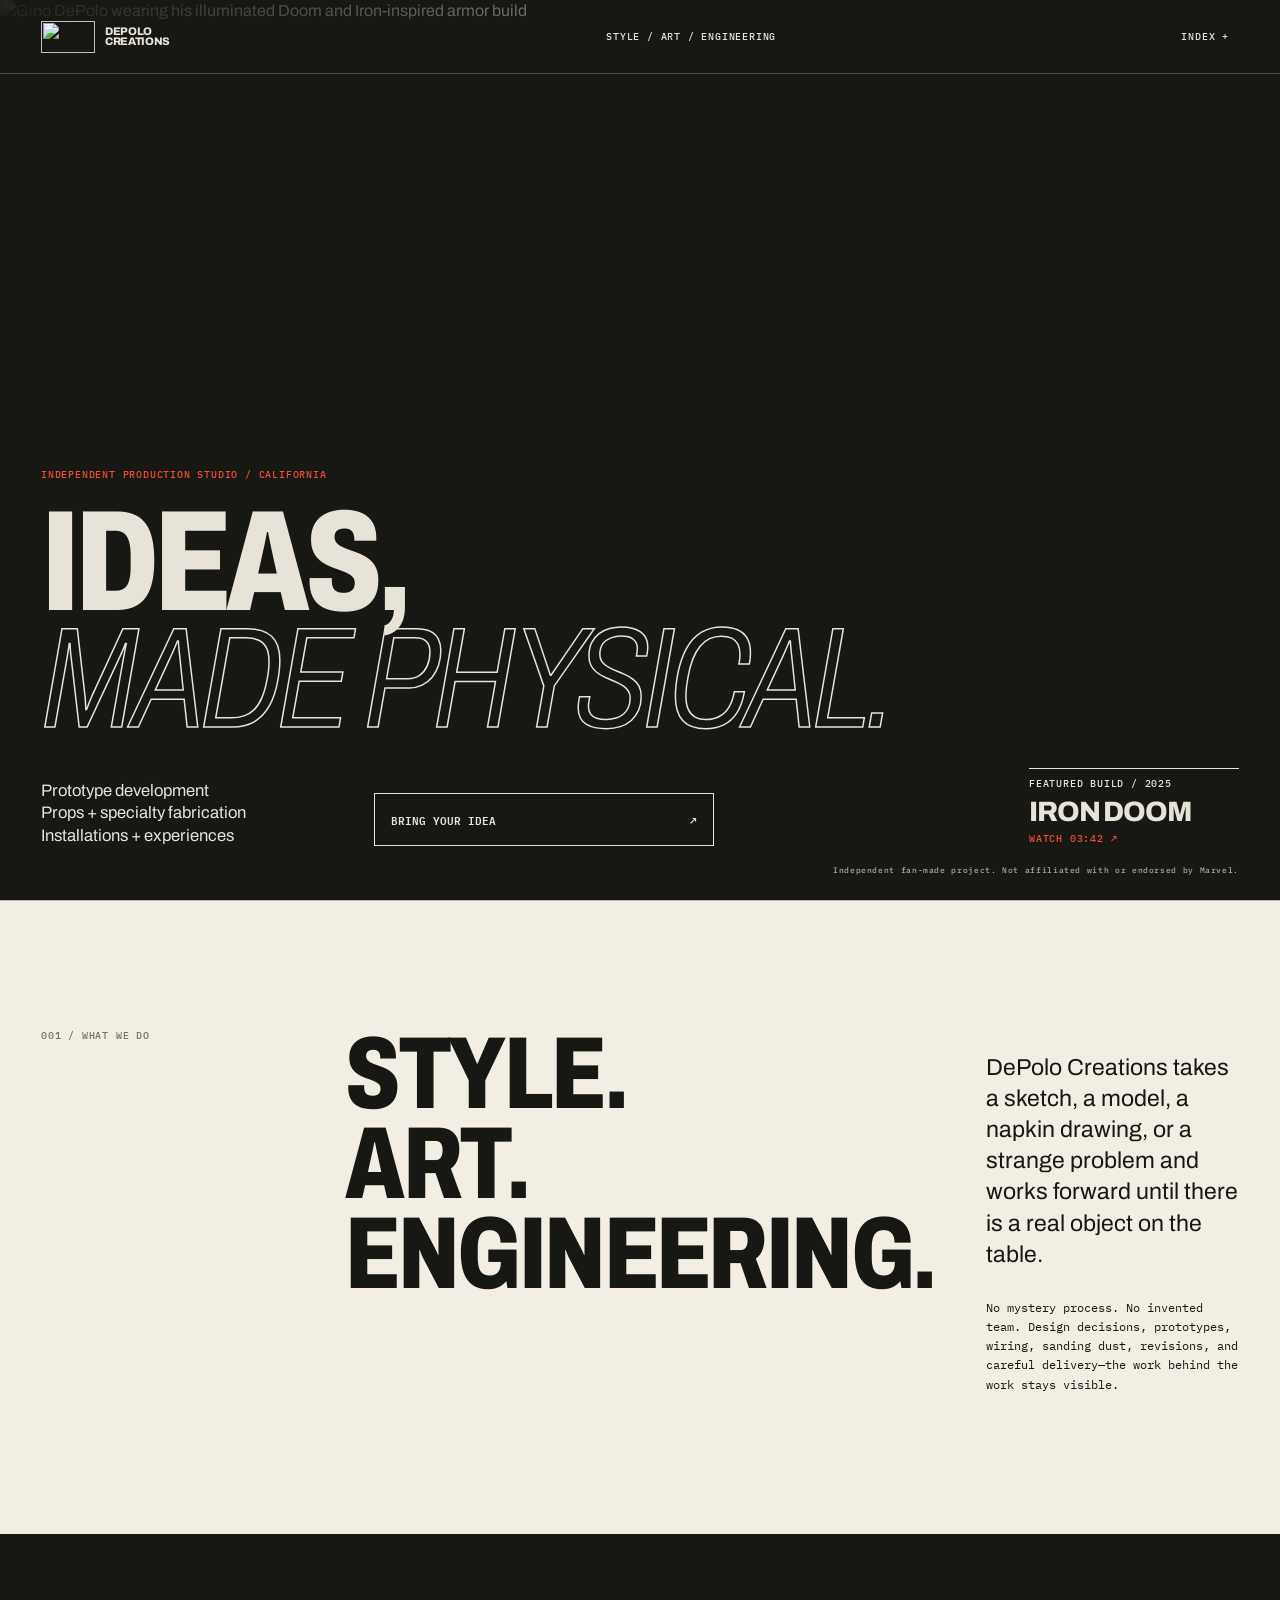
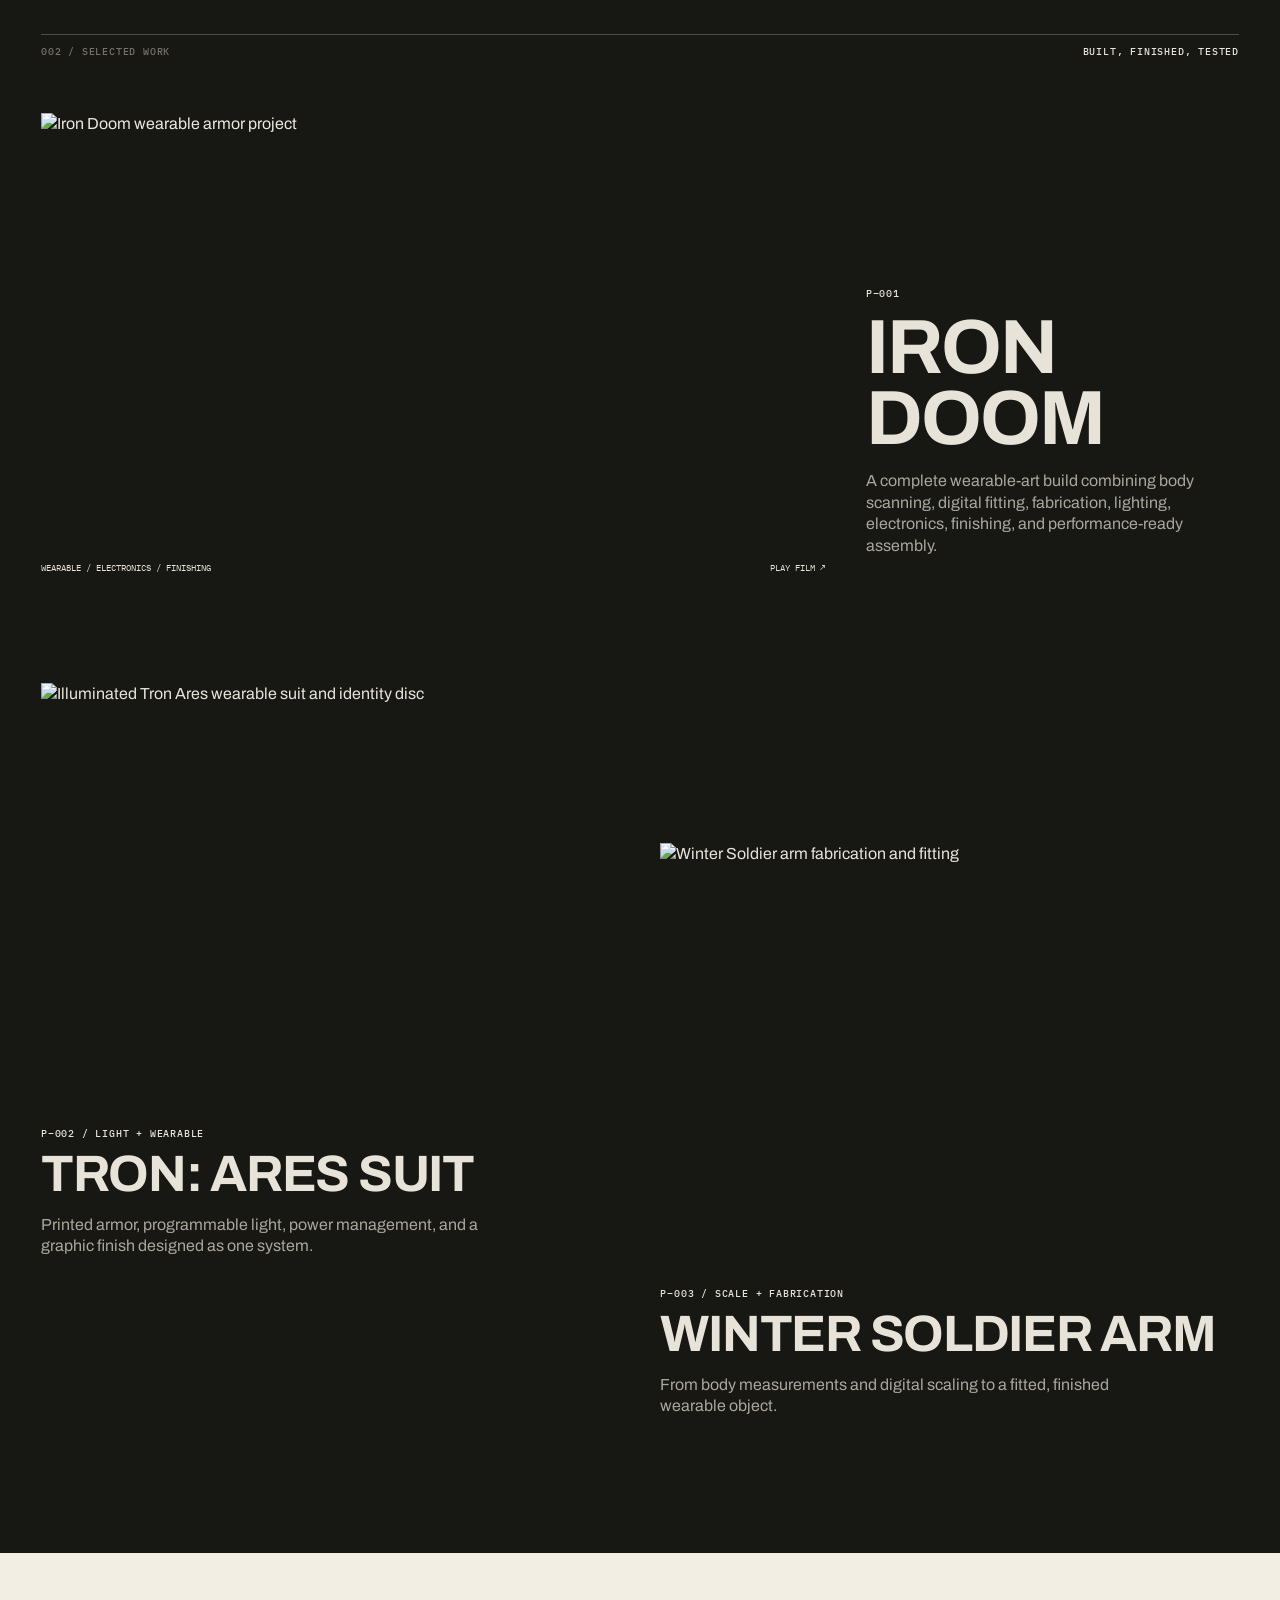
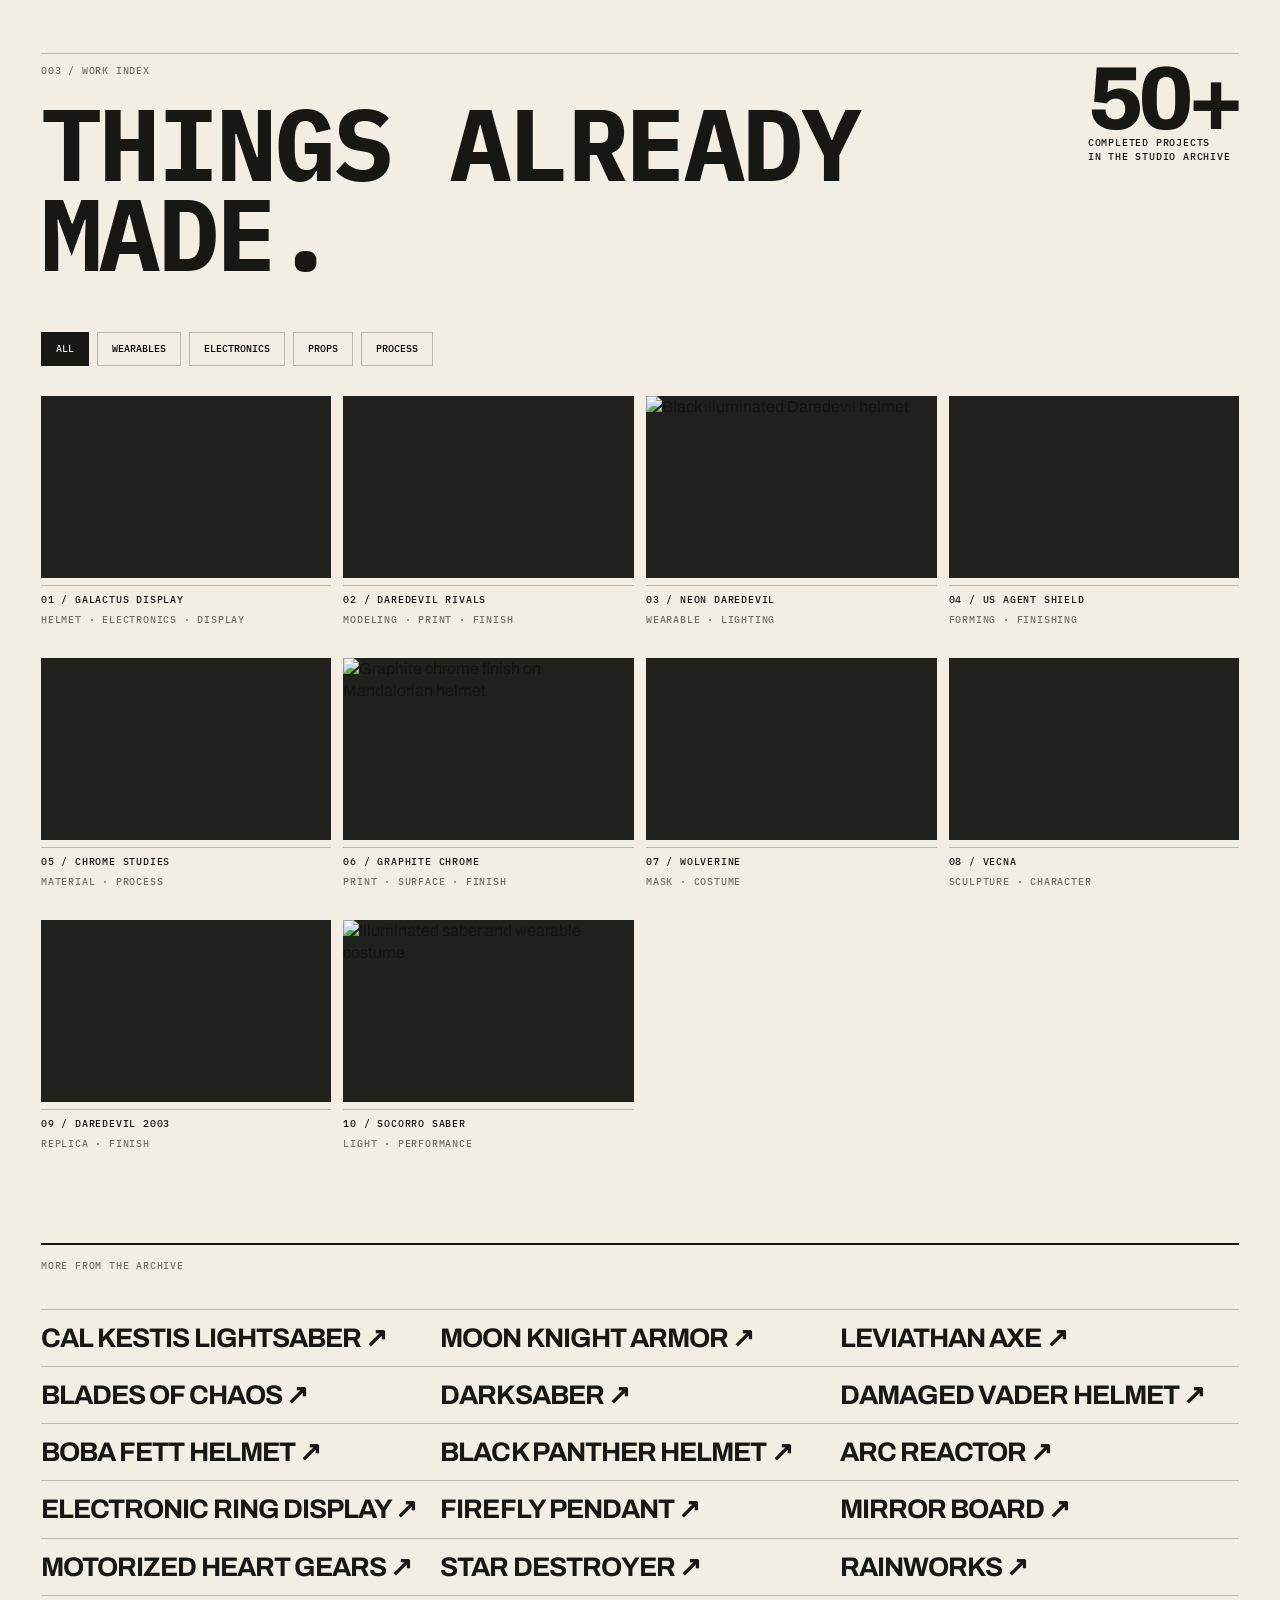
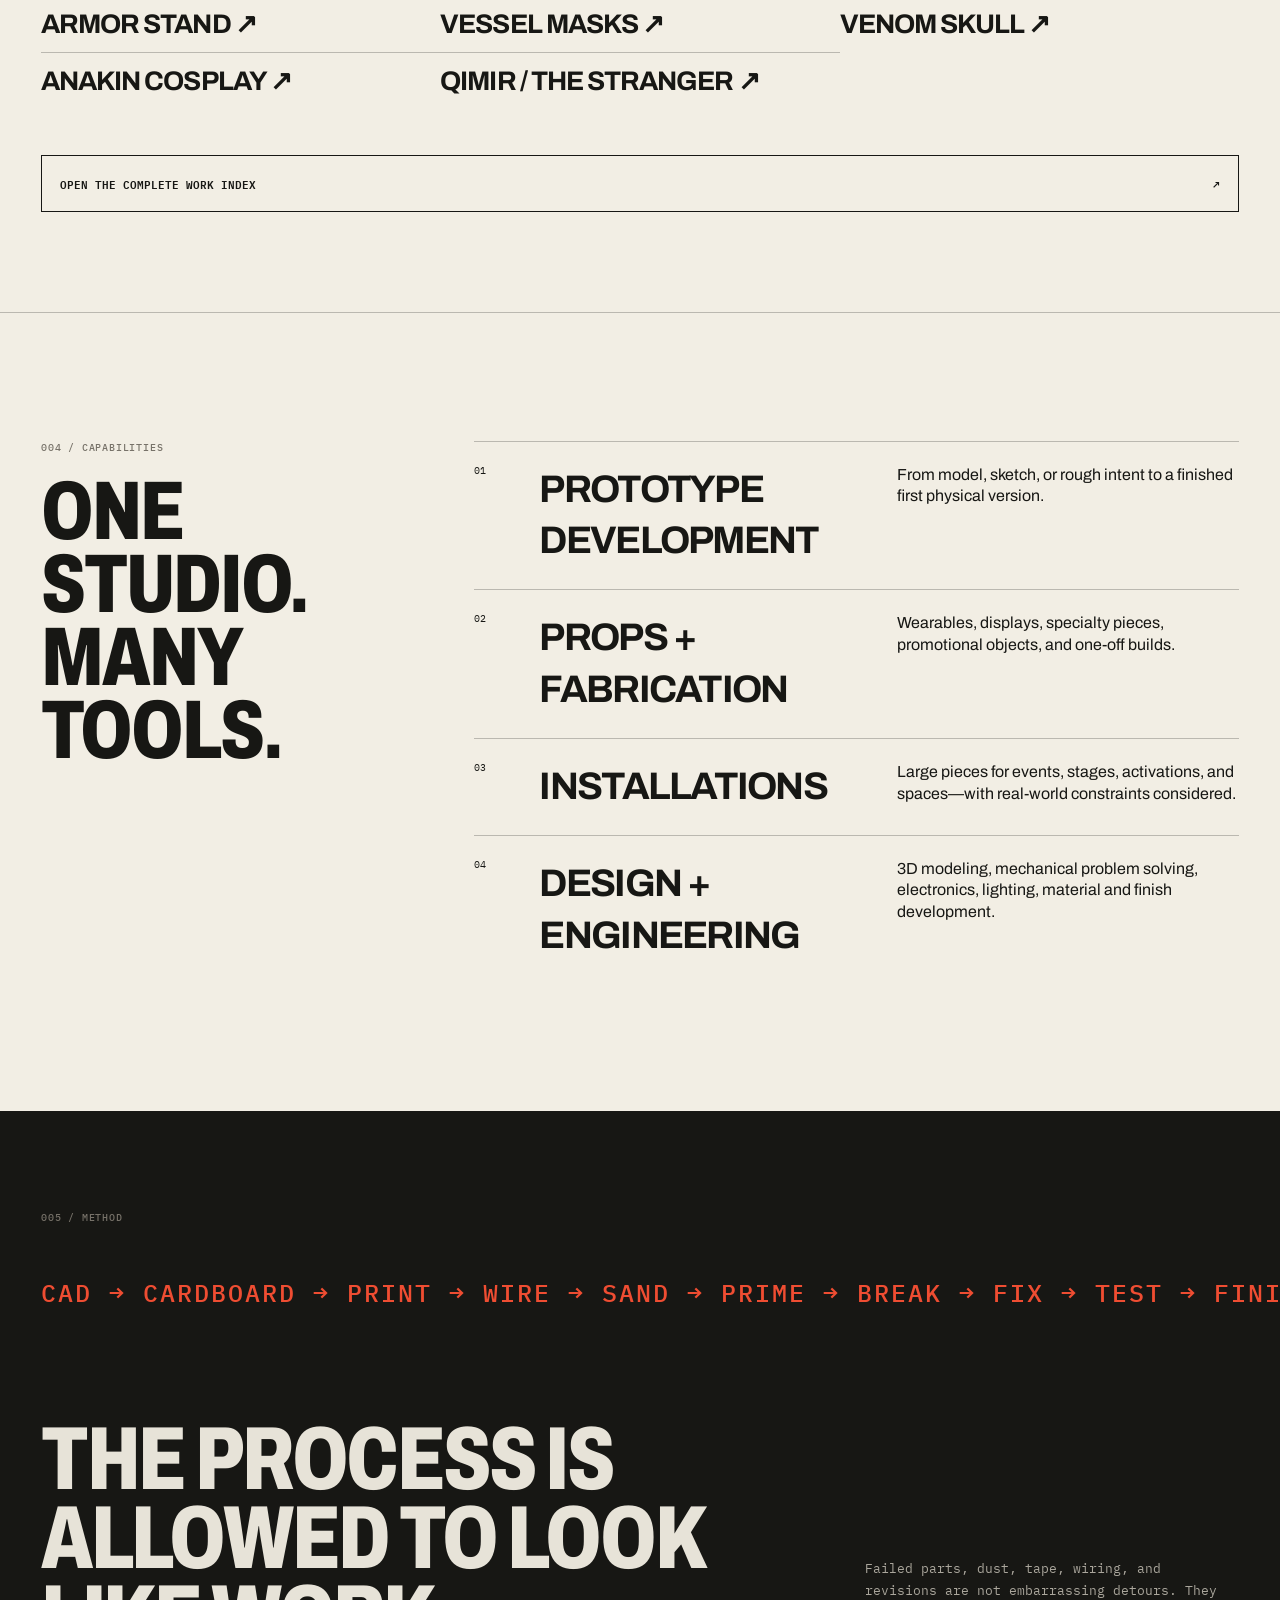
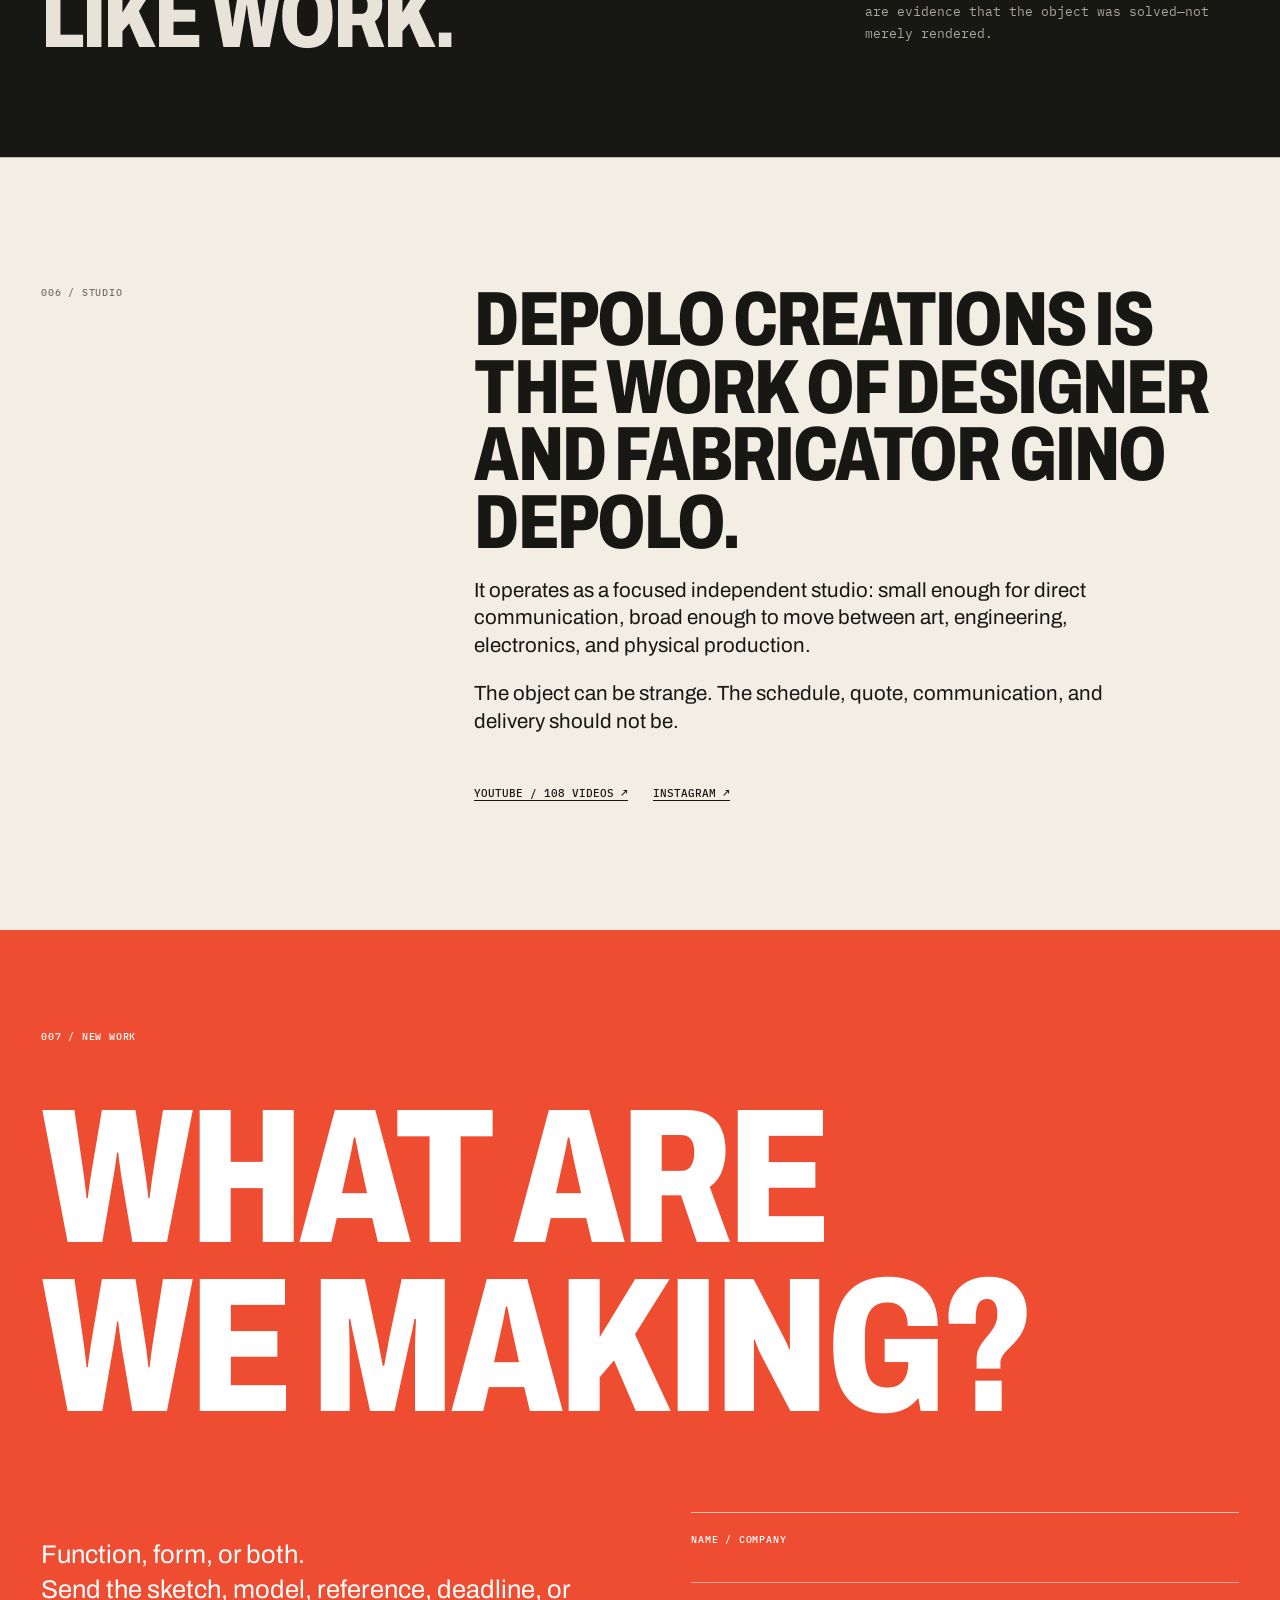
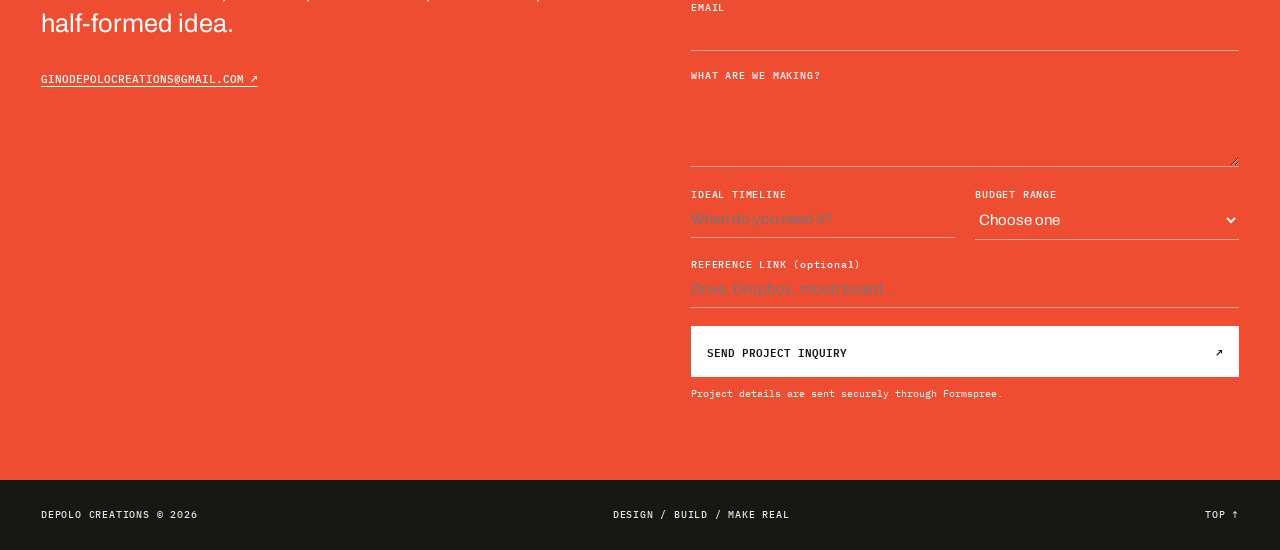
==== index.html @ 754777ff "Launch DePolo Creations V3" ====
<!doctype html>
<html lang="en">
<head>
  <meta charset="utf-8"><meta name="viewport" content="width=device-width,initial-scale=1">
  <meta name="description" content="DePolo Creations designs and builds prototypes, props, installations, and unusual physical things.">
  <meta name="theme-color" content="#171714"><title>DePolo Creations — Design / Build / Make Real</title>
  <link rel="preconnect" href="https://fonts.googleapis.com"><link rel="preconnect" href="https://fonts.gstatic.com" crossorigin>
  <link href="https://fonts.googleapis.com/css2?family=Archivo:wdth,wght@75..125,300..900&family=IBM+Plex+Mono:ital,wght@0,400;0,500;1,400&display=swap" rel="stylesheet">
  <link rel="stylesheet" href="styles.css"><link rel="stylesheet" href="refinements.css"><script defer src="script.js"></script>
</head>
<body>
  <a class="skip" href="#main">Skip to work</a>
  <header class="header" data-header>
    <a class="wordmark" href="#top" aria-label="DePolo Creations home"><img src="assets/dc-logo.svg" alt=""><span>DEPOLO<br>CREATIONS</span></a>
    <p class="header-line">STYLE / ART / ENGINEERING</p>
    <button class="menu" type="button" aria-expanded="false" aria-controls="nav" data-menu>INDEX <span>+</span></button>
    <nav id="nav" data-nav><a href="#featured">Featured</a><a href="work.html">All work</a><a href="#capabilities">Capabilities</a><a href="#about">Studio</a><a href="#contact">Inquiry ↗</a></nav>
  </header>

  <main id="main">
    <section class="hero" id="top">
      <img class="hero-img" src="assets/projects/doom.webp" alt="Gino DePolo wearing his illuminated Doom and Iron-inspired armor build">
      <div class="hero-wash"></div>
      <div class="hero-type"><p class="kicker">Independent production studio / California</p><h1>Ideas,<br><i>made physical.</i></h1><div class="hero-bottom"><p>Prototype development<br>Props + specialty fabrication<br>Installations + experiences</p><a href="#contact">BRING YOUR IDEA <span>↗</span></a></div></div>
      <div class="hero-stamp"><span>FEATURED BUILD / 2025</span><strong>IRON DOOM</strong><a href="https://www.youtube.com/watch?v=f45iOdO2EHw" target="_blank" rel="noopener">WATCH 03:42 ↗</a></div>
      <p class="fan-note">Independent fan-made project. Not affiliated with or endorsed by Marvel.</p>
    </section>

    <section class="manifesto ruled">
      <p class="label">001 / WHAT WE DO</p>
      <h2>Style.<br>Art.<br>Engineering.</h2>
      <div class="manifesto-copy"><p>DePolo Creations takes a sketch, a model, a napkin drawing, or a strange problem and works forward until there is a real object on the table.</p><p>No mystery process. No invented team. Design decisions, prototypes, wiring, sanding dust, revisions, and careful delivery—the work behind the work stays visible.</p></div>
    </section>

    <section class="featured" id="featured">
      <header class="section-head"><p class="label">002 / SELECTED WORK</p><p>BUILT, FINISHED, TESTED</p></header>
      <article class="lead-project"><a href="https://www.youtube.com/watch?v=f45iOdO2EHw" target="_blank" rel="noopener"><figure><img src="assets/projects/doom.webp" alt="Iron Doom wearable armor project"><figcaption><span>WEARABLE / ELECTRONICS / FINISHING</span><span>PLAY FILM ↗</span></figcaption></figure></a><div><span class="project-no">P–001</span><h3>Iron Doom</h3><p>A complete wearable-art build combining body scanning, digital fitting, fabrication, lighting, electronics, finishing, and performance-ready assembly.</p></div></article>
      <div class="feature-pair">
        <article><a href="https://www.youtube.com/watch?v=zFczIckO7Rg" target="_blank" rel="noopener"><img src="assets/projects/ares.webp" alt="Illuminated Tron Ares wearable suit and identity disc"></a><p class="project-no">P–002 / LIGHT + WEARABLE</p><h3>Tron: Ares Suit</h3><p>Printed armor, programmable light, power management, and a graphic finish designed as one system.</p></article>
        <article><a href="https://www.youtube.com/watch?v=aQSvHcY8R-s" target="_blank" rel="noopener"><img src="assets/projects/winter-soldier.webp" alt="Winter Soldier arm fabrication and fitting"></a><p class="project-no">P–003 / SCALE + FABRICATION</p><h3>Winter Soldier Arm</h3><p>From body measurements and digital scaling to a fitted, finished wearable object.</p></article>
      </div>
    </section>

    <section class="archive" id="archive">
      <header class="section-head"><div><p class="label">003 / WORK INDEX</p><h2>Things already made.</h2></div><p class="archive-count"><strong>50+</strong><br>COMPLETED PROJECTS<br>IN THE STUDIO ARCHIVE</p></header>
      <div class="filters" role="group" aria-label="Filter project archive"><button class="active" data-filter="all">All</button><button data-filter="wearable">Wearables</button><button data-filter="electronics">Electronics</button><button data-filter="prop">Props</button><button data-filter="process">Process</button></div>
      <div class="project-wall">
        <a class="card" data-category="wearable electronics" href="https://www.youtube.com/watch?v=Ba2lIElRFcw" target="_blank" rel="noopener"><video muted loop playsinline preload="none" poster="assets/projects/galactus.webp"><source src="assets/previews/galactus.mp4" type="video/mp4"></video><span>01 / GALACTUS DISPLAY</span><small>HELMET · ELECTRONICS · DISPLAY</small></a>
        <a class="card" data-category="wearable prop" href="https://youtube.com/shorts/fTP_FYDa17M" target="_blank" rel="noopener"><video muted loop playsinline preload="none" poster="assets/projects/daredevil-rivals.webp"><source src="assets/previews/daredevil-rivals.mp4" type="video/mp4"></video><span>02 / DAREDEVIL RIVALS</span><small>MODELING · PRINT · FINISH</small></a>
        <a class="card" data-category="wearable prop" href="https://www.youtube.com/watch?v=TB-pIBTU_F0" target="_blank" rel="noopener"><img src="assets/projects/daredevil-black.webp" alt="Black illuminated Daredevil helmet"><span>03 / NEON DAREDEVIL</span><small>WEARABLE · LIGHTING</small></a>
        <a class="card" data-category="prop process" href="https://www.youtube.com/watch?v=2Qb8049RBj0" target="_blank" rel="noopener"><video muted loop playsinline preload="none" poster="assets/projects/us-agent-shield.webp"><source src="assets/previews/us-agent-shield.mp4" type="video/mp4"></video><span>04 / US AGENT SHIELD</span><small>FORMING · FINISHING</small></a>
        <a class="card" data-category="process prop" href="https://www.youtube.com/watch?v=ifboockPrFY" target="_blank" rel="noopener"><video muted loop playsinline preload="none" poster="assets/projects/chrome-finish.webp"><source src="assets/previews/chrome-finish.mp4" type="video/mp4"></video><span>05 / CHROME STUDIES</span><small>MATERIAL · PROCESS</small></a>
        <a class="card" data-category="wearable prop process" href="https://www.youtube.com/watch?v=pB3Wsb1OQxc" target="_blank" rel="noopener"><img src="assets/projects/mandalorian-chrome.webp" alt="Graphite chrome finish on Mandalorian helmet"><span>06 / GRAPHITE CHROME</span><small>PRINT · SURFACE · FINISH</small></a>
        <a class="card" data-category="wearable prop" href="https://youtube.com/shorts/M8G0UAl-ri0" target="_blank" rel="noopener"><video muted loop playsinline preload="none" poster="assets/projects/wolverine-game.webp"><source src="assets/previews/wolverine-game.mp4" type="video/mp4"></video><span>07 / WOLVERINE</span><small>MASK · COSTUME</small></a>
        <a class="card" data-category="wearable prop" href="https://youtube.com/shorts/Q_8YGW42Jc8" target="_blank" rel="noopener"><video muted loop playsinline preload="none" poster="assets/projects/vecna.webp"><source src="assets/previews/vecna.mp4" type="video/mp4"></video><span>08 / VECNA</span><small>SCULPTURE · CHARACTER</small></a>
        <a class="card" data-category="wearable prop" href="https://youtube.com/shorts/kxFeFTSxwdg" target="_blank" rel="noopener"><video muted loop playsinline preload="none" poster="assets/projects/daredevil-2003.webp"><source src="assets/previews/daredevil-2003.mp4" type="video/mp4"></video><span>09 / DAREDEVIL 2003</span><small>REPLICA · FINISH</small></a>
        <a class="card" data-category="wearable electronics" href="https://youtube.com/shorts/ePYCX854WEE" target="_blank" rel="noopener"><img src="assets/projects/socorro.webp" alt="Illuminated saber and wearable costume"><span>10 / SOCORRO SABER</span><small>LIGHT · PERFORMANCE</small></a>
      </div>
      <div class="ledger" aria-label="Additional completed project archive">
        <p class="label">MORE FROM THE ARCHIVE</p>
        <ul><li><a href="https://www.youtube.com/watch?v=gEWE_Ln1DB8">Cal Kestis Lightsaber ↗</a></li><li><a href="https://youtube.com/shorts/pRtM7BxkJcs">Moon Knight Armor ↗</a></li><li><a href="https://youtube.com/shorts/bug30TYvJCU">Leviathan Axe ↗</a></li><li><a href="https://youtube.com/shorts/HmBopBBPuVQ">Blades of Chaos ↗</a></li><li><a href="https://www.youtube.com/@GinoDePoloCreations/search?query=Darksaber">Darksaber ↗</a></li><li><a href="https://youtube.com/shorts/01ie_4RDIV0">Damaged Vader Helmet ↗</a></li><li><a href="https://www.youtube.com/@GinoDePoloCreations/search?query=Boba%20Fett">Boba Fett Helmet ↗</a></li><li><a href="https://youtube.com/shorts/BCk5leJ1_G4">Black Panther Helmet ↗</a></li><li><a href="https://youtube.com/shorts/UbesKmzl5rA">Arc Reactor ↗</a></li><li><a href="https://www.youtube.com/watch?v=tuh3VyUuYes">Electronic Ring Display ↗</a></li><li><a href="https://youtube.com/shorts/3zAMSGWEHwU">Firefly Pendant ↗</a></li><li><a href="https://youtube.com/shorts/AyLMmJdzqNQ">Mirror Board ↗</a></li><li><a href="https://youtube.com/shorts/BjGzUm9B_cY">Motorized Heart Gears ↗</a></li><li><a href="https://youtube.com/shorts/gZG3L--3sVA">Star Destroyer ↗</a></li><li><a href="https://www.youtube.com/@GinoDePoloCreations/search?query=Rainworks">Rainworks ↗</a></li><li><a href="https://youtube.com/shorts/Gr54Moc7keg">Armor Stand ↗</a></li><li><a href="https://youtube.com/shorts/GTZHTAYfYAU">Vessel Masks ↗</a></li><li><a href="https://youtube.com/shorts/J9L7JzBHIR4">Venom Skull ↗</a></li><li><a href="https://youtube.com/shorts/2os2gOZqD7A">Anakin Cosplay ↗</a></li><li><a href="https://youtube.com/shorts/BGOsOVSzENE">Qimir / The Stranger ↗</a></li></ul>
        <a class="archive-link" href="work.html">OPEN THE COMPLETE WORK INDEX <span>↗</span></a>
      </div>
    </section>

    <section class="capabilities ruled" id="capabilities">
      <div><p class="label">004 / CAPABILITIES</p><h2>One studio.<br>Many tools.</h2></div>
      <div class="cap-list"><article><span>01</span><h3>Prototype development</h3><p>From model, sketch, or rough intent to a finished first physical version.</p></article><article><span>02</span><h3>Props + fabrication</h3><p>Wearables, displays, specialty pieces, promotional objects, and one-off builds.</p></article><article><span>03</span><h3>Installations</h3><p>Large pieces for events, stages, activations, and spaces—with real-world constraints considered.</p></article><article><span>04</span><h3>Design + engineering</h3><p>3D modeling, mechanical problem solving, electronics, lighting, material and finish development.</p></article></div>
    </section>

    <section class="method"><p class="label">005 / METHOD</p><p class="method-line">CAD → CARDBOARD → PRINT → WIRE → SAND → PRIME → BREAK → FIX → TEST → FINISH</p><div><h2>The process is allowed to look like work.</h2><p>Failed parts, dust, tape, wiring, and revisions are not embarrassing detours. They are evidence that the object was solved—not merely rendered.</p></div></section>

    <section class="about ruled" id="about"><p class="label">006 / STUDIO</p><div><h2>DePolo Creations is the work of designer and fabricator Gino DePolo.</h2><p>It operates as a focused independent studio: small enough for direct communication, broad enough to move between art, engineering, electronics, and physical production.</p><p>The object can be strange. The schedule, quote, communication, and delivery should not be.</p><a href="https://www.youtube.com/@GinoDePoloCreations" target="_blank" rel="noopener">YOUTUBE / 108 VIDEOS ↗</a><a href="https://www.instagram.com/ginodepolocreations/" target="_blank" rel="noopener">INSTAGRAM ↗</a></div></section>

    <section class="contact" id="contact"><p class="label">007 / NEW WORK</p><h2>What are<br>we making?</h2><div class="inquiry-layout"><div><p>Function, form, or both.<br>Send the sketch, model, reference, deadline, or half-formed idea.</p><a class="email-link" href="mailto:GinoDePoloCreations@gmail.com?subject=Project%20inquiry%20for%20DePolo%20Creations">GINODEPOLOCREATIONS@GMAIL.COM ↗</a></div><form action="https://formspree.io/f/maewokoj" method="POST" data-inquiry-form><input type="hidden" name="_subject" value="New DePolo Creations project inquiry"><label>Name / Company<input required name="name" autocomplete="name"></label><label>Email<input required type="email" name="email" autocomplete="email"></label><label>What are we making?<textarea required name="project" rows="4"></textarea></label><div class="form-row"><label>Ideal timeline<input name="timeline" placeholder="When do you need it?"></label><label>Budget range<select name="budget"><option value="">Choose one</option><option>Under $5k</option><option>$5k–$10k</option><option>$10k–$20k</option><option>$20k+</option><option>Not sure yet</option></select></label></div><label>Reference link <span>(optional)</span><input type="url" name="reference" placeholder="Drive, Dropbox, mood board…"></label><button type="submit">SEND PROJECT INQUIRY <span>↗</span></button><p class="form-note" data-form-note>Project details are sent securely through Formspree.</p></form></div></section>
  </main>
  <footer><span>DEPOLO CREATIONS © <span data-year></span></span><span>DESIGN / BUILD / MAKE REAL</span><a href="#top">TOP ↑</a></footer>
</body></html>
---- styles.css ----
:root{--black:#171714;--coal:#23231f;--bone:#e7e3d8;--paper:#f2eee4;--red:#ef4d32;--muted:#aaa69c;--line:rgba(231,227,216,.26);--darkline:rgba(23,23,20,.25);--sans:"Archivo","Arial Narrow",Arial,sans-serif;--mono:"IBM Plex Mono",monospace;--pad:clamp(18px,3.2vw,54px)}*{box-sizing:border-box}html{scroll-behavior:smooth}body{margin:0;background:var(--black);color:var(--bone);font-family:var(--sans);line-height:1.35}a{color:inherit;text-decoration:none}img{display:block;width:100%}button{font:inherit}.skip{position:fixed;z-index:99;top:8px;left:8px;background:var(--red);color:#fff;padding:10px;transform:translateY(-150%)}.skip:focus{transform:none}.header{height:74px;position:fixed;z-index:20;inset:0 0 auto;display:grid;grid-template-columns:1fr 1fr auto;align-items:center;padding:0 var(--pad);border-bottom:1px solid var(--line);transition:.2s}.header.scrolled{background:rgba(23,23,20,.94);backdrop-filter:blur(12px)}.wordmark{display:flex;align-items:center;gap:10px;font-size:11px;font-weight:800;line-height:.9;letter-spacing:-.03em}.wordmark svg{width:46px;fill:none;stroke:var(--bone);stroke-width:3}.header-line,.menu,nav{font:500 10px var(--mono);letter-spacing:.08em}.menu{background:none;border:0;color:inherit;cursor:pointer;padding:10px}nav{position:fixed;right:var(--pad);top:60px;width:260px;background:var(--red);color:#fff;padding:16px;display:grid;transform:scaleY(0);transform-origin:top;opacity:0;transition:.2s}nav.open{transform:none;opacity:1}nav a{padding:12px 4px;border-bottom:1px solid rgba(255,255,255,.35)}nav a:last-child{border:0}.hero{min-height:100svh;position:relative;display:flex;align-items:flex-end;overflow:hidden;padding:120px var(--pad) 54px}.hero-img{position:absolute;inset:0;height:100%;object-fit:cover;object-position:center}.hero-wash{position:absolute;inset:0;background:linear-gradient(90deg,rgba(23,23,20,.95),rgba(23,23,20,.42) 60%,rgba(23,23,20,.1)),linear-gradient(0deg,rgba(23,23,20,.78),transparent 55%)}.hero-type{position:relative;z-index:2;width:min(100%,1120px)}.kicker,.label,.project-no,.section-head,.hero-stamp,.fan-note,.card span,.card small,.filters,.archive-count,.method-line,footer{font:500 10px/1.4 var(--mono);letter-spacing:.08em}.kicker{color:var(--red);text-transform:uppercase}.hero h1{margin:22px 0 40px;font-size:clamp(64px,11.8vw,188px);font-stretch:condensed;font-weight:800;line-height:.76;letter-spacing:-.075em;text-transform:uppercase}.hero h1 i{font-weight:300;color:transparent;-webkit-text-stroke:1.5px var(--bone)}.hero-bottom{display:flex;align-items:end;gap:10vw}.hero-bottom p{margin:0;font-size:clamp(14px,1.3vw,18px)}.hero-bottom a,.contact-bottom a{display:flex;justify-content:space-between;width:min(340px,100%);border:1px solid currentColor;padding:16px;font:600 11px var(--mono)}.hero-bottom a:hover,.contact-bottom a:hover{background:var(--red);border-color:var(--red)}.hero-stamp{position:absolute;z-index:2;right:var(--pad);bottom:54px;width:210px;border-top:1px solid var(--bone);padding-top:8px;display:grid;gap:5px}.hero-stamp strong{font:800 28px var(--sans);letter-spacing:-.04em}.hero-stamp a{color:var(--red)}.fan-note{position:absolute;right:var(--pad);bottom:16px;z-index:2;color:#aaa;font-size:8px}.ruled{border-top:1px solid var(--darkline)}.manifesto,.capabilities,.about{background:var(--paper);color:var(--black);padding:clamp(80px,10vw,150px) var(--pad);display:grid;grid-template-columns:1fr 1.2fr 1fr;gap:4vw}.label{margin:0;color:#777269}.manifesto h2,.section-head h2,.capabilities h2,.about h2,.method h2,.contact h2{font-size:clamp(48px,8vw,125px);font-weight:800;font-stretch:condensed;line-height:.82;letter-spacing:-.07em;text-transform:uppercase;margin:0}.manifesto-copy{font-size:clamp(17px,1.8vw,24px);align-self:end}.manifesto-copy p:last-child{font:400 12px/1.6 var(--mono);margin-top:28px}.featured,.archive{padding:100px var(--pad)}.section-head{display:flex;align-items:end;justify-content:space-between;border-top:1px solid var(--line);padding-top:10px;margin-bottom:54px}.section-head p{margin:0}.lead-project{display:grid;grid-template-columns:2.1fr 1fr;gap:var(--pad);align-items:end}.lead-project figure{margin:0}.lead-project figure img{aspect-ratio:16/9;object-fit:cover;filter:saturate(.86) contrast(1.05)}figcaption{display:flex;justify-content:space-between;padding-top:8px;font:400 9px var(--mono)}.lead-project h3,.feature-pair h3{font-size:clamp(42px,6vw,90px);line-height:.86;letter-spacing:-.065em;text-transform:uppercase;margin:10px 0}.lead-project>div>p:last-child,.feature-pair article>p:last-child{max-width:460px;color:var(--muted)}.feature-pair{display:grid;grid-template-columns:1fr 1fr;gap:var(--pad);margin:110px 0 20px}.feature-pair article:nth-child(2){margin-top:160px}.feature-pair img{aspect-ratio:4/3;object-fit:cover;filter:saturate(.85)}.feature-pair h3{font-size:clamp(32px,4vw,62px)}.archive{background:var(--paper);color:var(--black)}.archive .section-head{border-color:var(--darkline);align-items:start}.archive .section-head h2{font-size:clamp(50px,8vw,120px);margin-top:20px}.archive-count strong{font:800 clamp(52px,7vw,100px)/.8 var(--sans);letter-spacing:-.07em}.filters{display:flex;gap:8px;flex-wrap:wrap;margin-bottom:30px}.filters button{background:transparent;border:1px solid var(--darkline);padding:9px 14px;text-transform:uppercase;cursor:pointer}.filters button.active,.filters button:hover{background:var(--black);color:var(--bone)}.project-wall{display:grid;grid-template-columns:repeat(4,1fr);gap:26px 12px}.card{display:block;min-width:0;transition:opacity .2s}.card.hidden{display:none}.card.wide{grid-column:span 2}.card img{aspect-ratio:4/3;object-fit:cover;filter:grayscale(.2) contrast(1.03);transition:.3s}.card.tall img{aspect-ratio:3/4}.card:hover img{filter:none;transform:scale(.99)}.card span{display:block;border-top:1px solid var(--darkline);padding-top:7px;margin-top:7px}.card small{color:#747068}.ledger{border-top:2px solid var(--black);margin-top:90px;padding-top:14px}.ledger ul{list-style:none;margin:36px 0 0;padding:0;display:grid;grid-template-columns:repeat(3,1fr);font-size:clamp(18px,2.1vw,32px);font-weight:700;letter-spacing:-.035em;text-transform:uppercase}.ledger li{border-top:1px solid var(--darkline);padding:10px 8px 10px 0}.capabilities{grid-template-columns:1fr 2fr}.capabilities h2{font-size:clamp(48px,6.5vw,100px);margin-top:20px}.cap-list article{display:grid;grid-template-columns:50px 1fr 1fr;gap:15px;border-top:1px solid var(--darkline);padding:22px 0}.cap-list span{font:400 10px var(--mono)}.cap-list h3{font-size:clamp(23px,3vw,42px);letter-spacing:-.045em;text-transform:uppercase;margin:0}.cap-list p{margin:0}.method{padding:100px var(--pad);overflow:hidden}.method-line{white-space:nowrap;font-size:clamp(13px,2vw,25px);color:var(--red);margin:50px 0 110px;animation:drift 22s linear infinite}.method>div{display:grid;grid-template-columns:2fr 1fr;gap:6vw;align-items:end}.method h2{font-size:clamp(48px,7vw,110px)}.method>div p{font:400 13px/1.65 var(--mono);color:var(--muted)}@keyframes drift{to{transform:translateX(-35%)}}.about{grid-template-columns:1fr 2fr}.about h2{font-size:clamp(45px,6vw,90px);max-width:1150px}.about>div>p{font-size:clamp(16px,1.6vw,22px);max-width:680px}.about a{font:500 11px var(--mono);display:inline-block;border-bottom:1px solid;margin:30px 25px 0 0}.contact{background:var(--red);color:#fff;padding:100px var(--pad) 70px}.contact .label{color:#fff}.contact h2{font-size:clamp(68px,15vw,220px);margin:50px 0 80px}.contact-bottom{display:flex;justify-content:space-between;align-items:end}.contact-bottom p{font-size:clamp(16px,2vw,26px)}.contact-bottom a{width:min(520px,100%);overflow-wrap:anywhere}.contact-bottom a:hover{background:var(--black);border-color:var(--black)}footer{height:70px;display:flex;justify-content:space-between;align-items:center;padding:0 var(--pad)}@media(max-width:900px){.header{grid-template-columns:1fr auto}.header-line{display:none}.hero{min-height:860px}.hero-type{align-self:center}.hero h1{font-size:clamp(60px,18vw,120px)}.hero-bottom{align-items:flex-start;flex-direction:column}.hero-stamp{left:var(--pad);right:auto}.manifesto,.capabilities,.about{grid-template-columns:1fr}.manifesto-copy{margin-top:60px}.lead-project{grid-template-columns:1fr}.feature-pair{margin-top:70px}.feature-pair article:nth-child(2){margin-top:80px}.project-wall{grid-template-columns:repeat(2,1fr)}.ledger ul{grid-template-columns:repeat(2,1fr)}.method>div{grid-template-columns:1fr}.contact-bottom{align-items:flex-start;flex-direction:column;gap:40px}}@media(max-width:560px){.header{height:62px}.wordmark span{display:none}.hero{padding-top:90px}.hero h1{font-size:17.5vw}.hero h1 i{-webkit-text-stroke:1px var(--bone)}.hero-stamp{bottom:52px}.fan-note{display:none}.feature-pair{grid-template-columns:1fr}.feature-pair article:nth-child(2){margin-top:40px}.project-wall{grid-template-columns:1fr 1fr;gap:22px 8px}.card.wide{grid-column:span 2}.ledger ul{grid-template-columns:1fr}.cap-list article{grid-template-columns:30px 1fr}.cap-list p{grid-column:2}.contact h2{font-size:19vw}footer span:nth-child(2){display:none}}@media(prefers-reduced-motion:reduce){html{scroll-behavior:auto}.method-line{animation:none}}
---- refinements.css ----
/* V3: readability, uniform project geometry, inquiry form, and work archive */
.wordmark svg{display:none}.wordmark img{display:block;width:54px;height:32px}
.hero h1{font-size:clamp(64px,11.2vw,178px);line-height:.82;letter-spacing:-.035em}
.manifesto h2,.section-head h2,.capabilities h2,.about h2,.method h2,.contact h2{line-height:.88;letter-spacing:-.025em}
.lead-project h3,.feature-pair h3{line-height:.92;letter-spacing:-.025em}
.project-wall{grid-template-columns:repeat(4,1fr);gap:30px 12px}.card.wide{grid-column:auto}
.card img,.card video{display:block;width:100%;aspect-ratio:16/10;object-fit:cover;filter:grayscale(.18) contrast(1.03);transition:.3s;background:var(--coal)}
.card.tall img{aspect-ratio:16/10}.card:hover img,.card:hover video{filter:none;transform:scale(.99)}
.ledger li{padding:0}.ledger li a{display:block;padding:10px 8px 10px 0}.ledger li a:hover{color:var(--red)}
.archive-link{display:flex;justify-content:space-between;margin-top:45px;padding:18px;border:1px solid var(--black);font:600 11px var(--mono)}.archive-link:hover{background:var(--red);border-color:var(--red);color:#fff}
.inquiry-layout{display:grid;grid-template-columns:1fr 1fr;gap:8vw;align-items:start}.inquiry-layout>div>p{font-size:clamp(16px,2vw,26px)}
.email-link{font:500 11px var(--mono);border-bottom:1px solid;overflow-wrap:anywhere}.inquiry-layout form{border-top:1px solid rgba(255,255,255,.65);padding-top:20px}
.inquiry-layout label{display:block;font:500 10px var(--mono);letter-spacing:.08em;text-transform:uppercase;margin-bottom:18px}.inquiry-layout label span{text-transform:none}
.inquiry-layout input,.inquiry-layout textarea,.inquiry-layout select{width:100%;color:#fff;background:transparent;border:0;border-bottom:1px solid rgba(255,255,255,.5);border-radius:0;padding:10px 0;outline:0;font:400 15px var(--sans)}
.inquiry-layout select option{color:var(--black)}.inquiry-layout input:focus,.inquiry-layout textarea:focus,.inquiry-layout select:focus{border-color:#fff}.form-row{display:grid;grid-template-columns:1fr 1fr;gap:20px}
.inquiry-layout form button{width:100%;display:flex;justify-content:space-between;background:#fff;color:var(--black);border:0;padding:16px;font:600 11px var(--mono);cursor:pointer}.inquiry-layout form button:hover{background:var(--black);color:#fff}
.form-note{font:400 10px var(--mono)}.form-note.error{font-weight:500;color:var(--black)}
.work-page{background:var(--paper);color:var(--black)}.work-hero{padding:150px var(--pad) 70px;border-bottom:1px solid var(--darkline)}.work-hero h1{font-size:clamp(70px,14vw,200px);line-height:.82;letter-spacing:-.035em;text-transform:uppercase;margin:35px 0}.work-hero>p:last-child{max-width:650px;font-size:clamp(17px,2vw,25px)}
.work-index{padding:60px var(--pad) 120px}.work-grid{display:grid;grid-template-columns:repeat(4,1fr);gap:36px 12px}.work-card video,.work-card img{display:block;width:100%;aspect-ratio:16/10;object-fit:cover;background:var(--coal)}.work-card h2{font-size:clamp(18px,2vw,30px);line-height:1;letter-spacing:-.015em;text-transform:uppercase;margin:9px 0 4px}.work-card p{font:400 9px var(--mono);color:#716d65;margin:0}.work-card:hover h2{color:var(--red)}.work-ledger{margin-top:100px;border-top:2px solid var(--black)}.work-ledger a{display:grid;grid-template-columns:60px 1fr auto;padding:13px 0;border-bottom:1px solid var(--darkline);text-transform:uppercase;font-weight:650}.work-ledger a:hover{color:var(--red)}.work-ledger span{font:400 10px var(--mono)}
.work-footer{background:var(--red);color:#fff;height:auto;min-height:150px}.work-footer a{border-bottom:1px solid}
@media(max-width:900px){.inquiry-layout{grid-template-columns:1fr;gap:60px}.project-wall,.work-grid{grid-template-columns:repeat(2,1fr)}}
@media(max-width:560px){.form-row{grid-template-columns:1fr}.wordmark img{width:50px}.work-ledger a{grid-template-columns:45px 1fr}.work-ledger a span:last-child{display:none}}
@media(prefers-reduced-motion:reduce){.card video,.work-card video{display:none}}
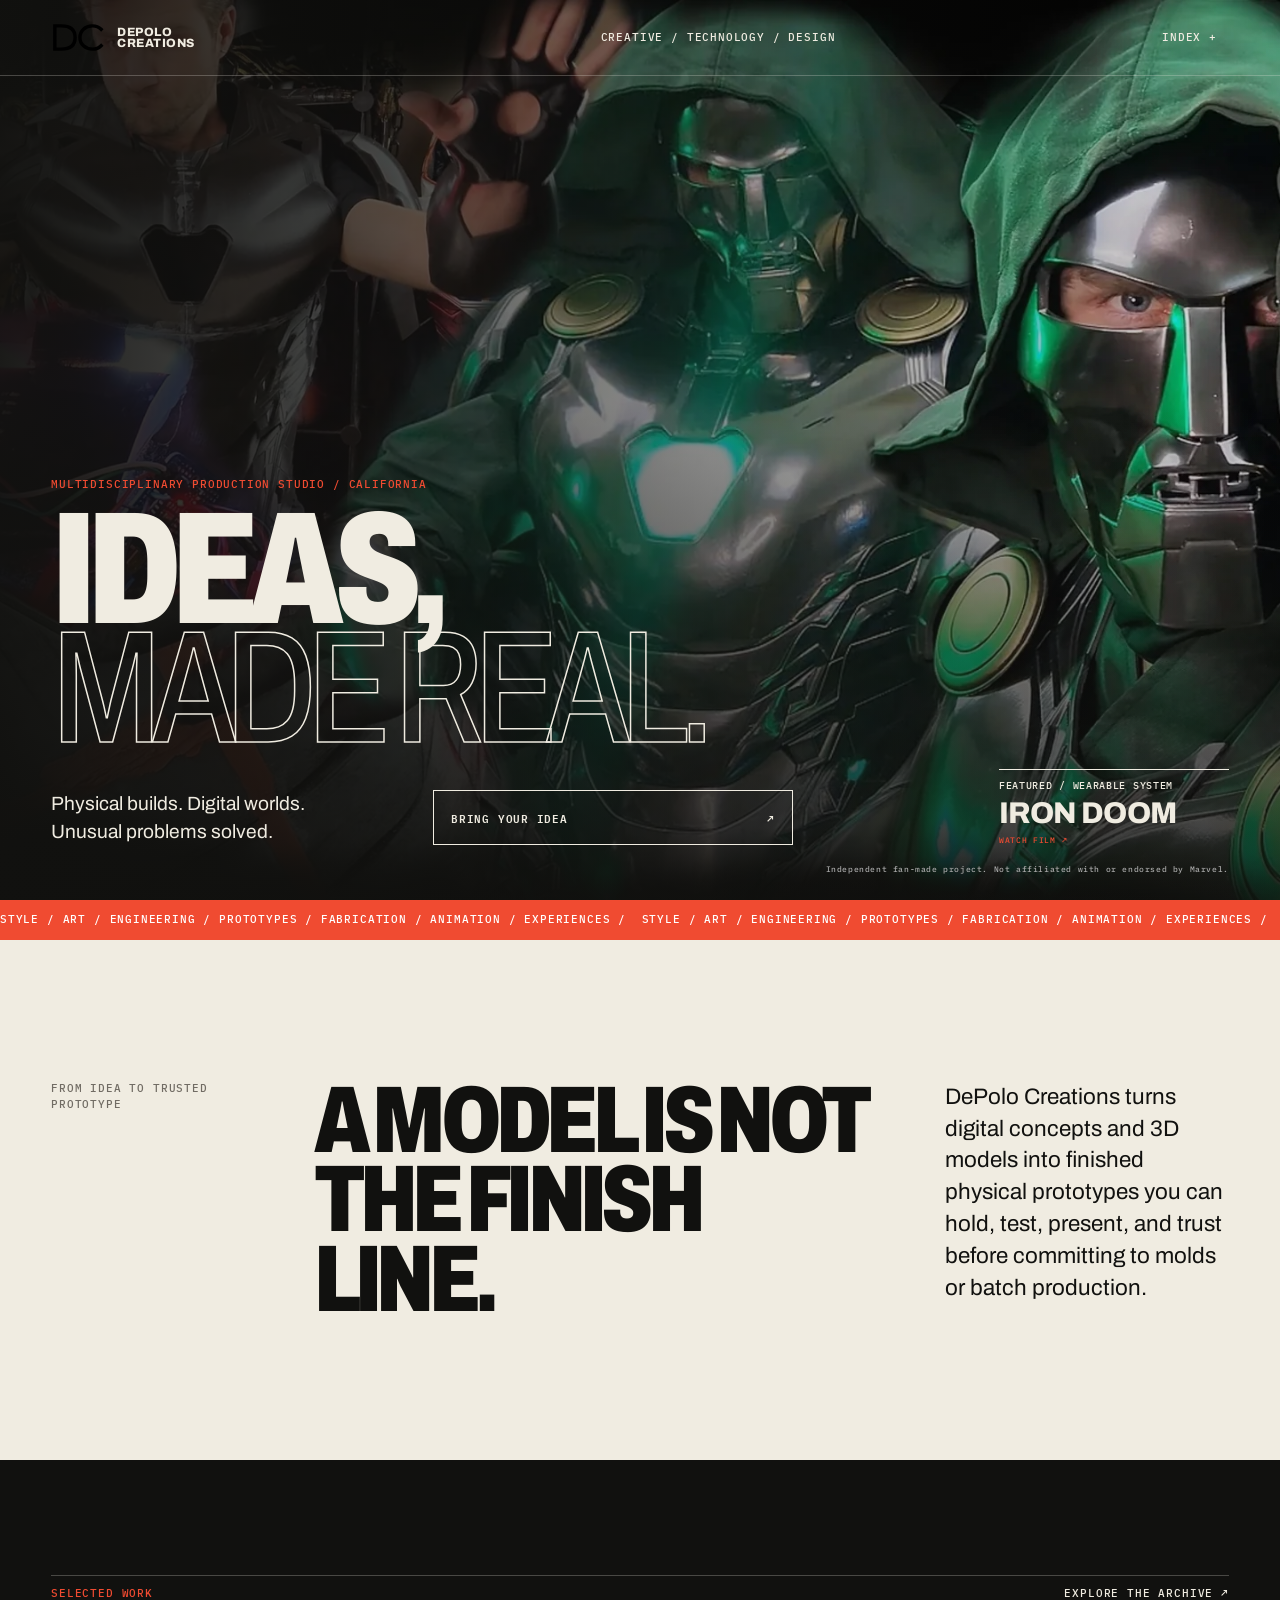
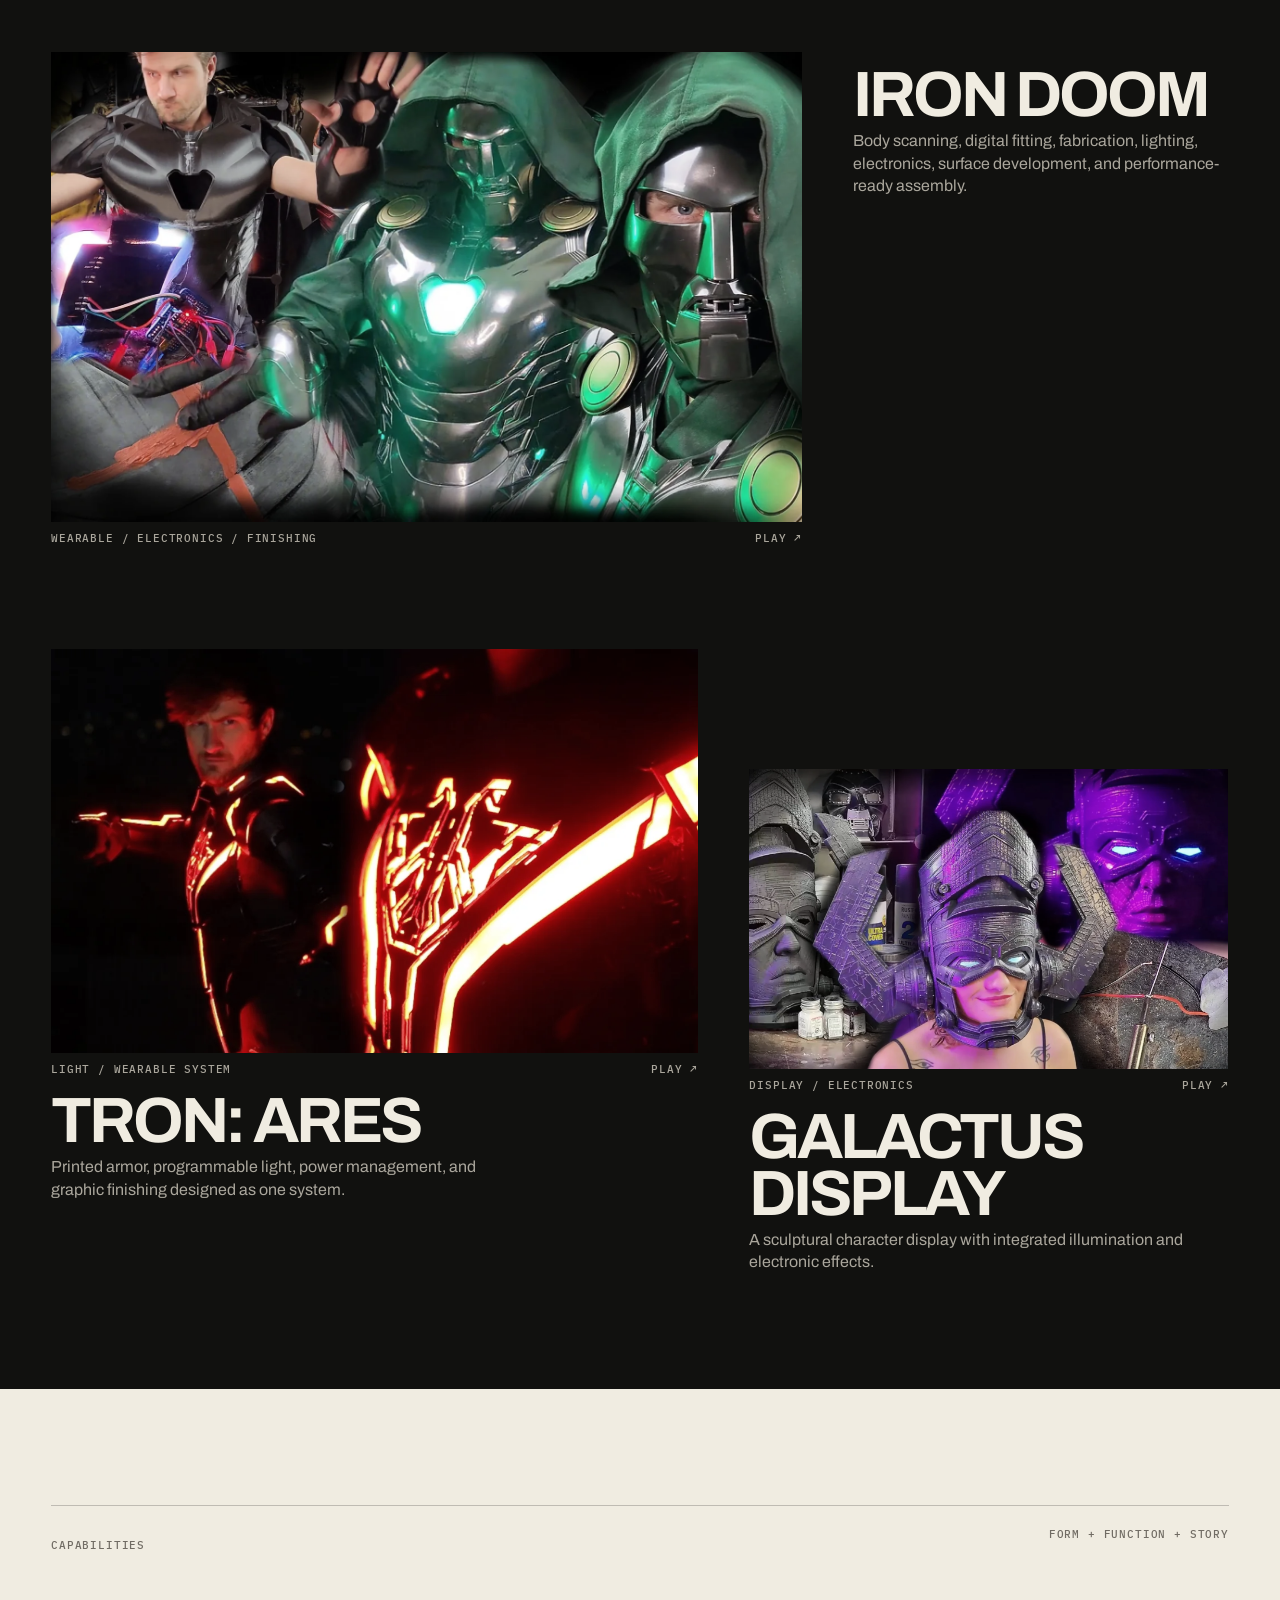
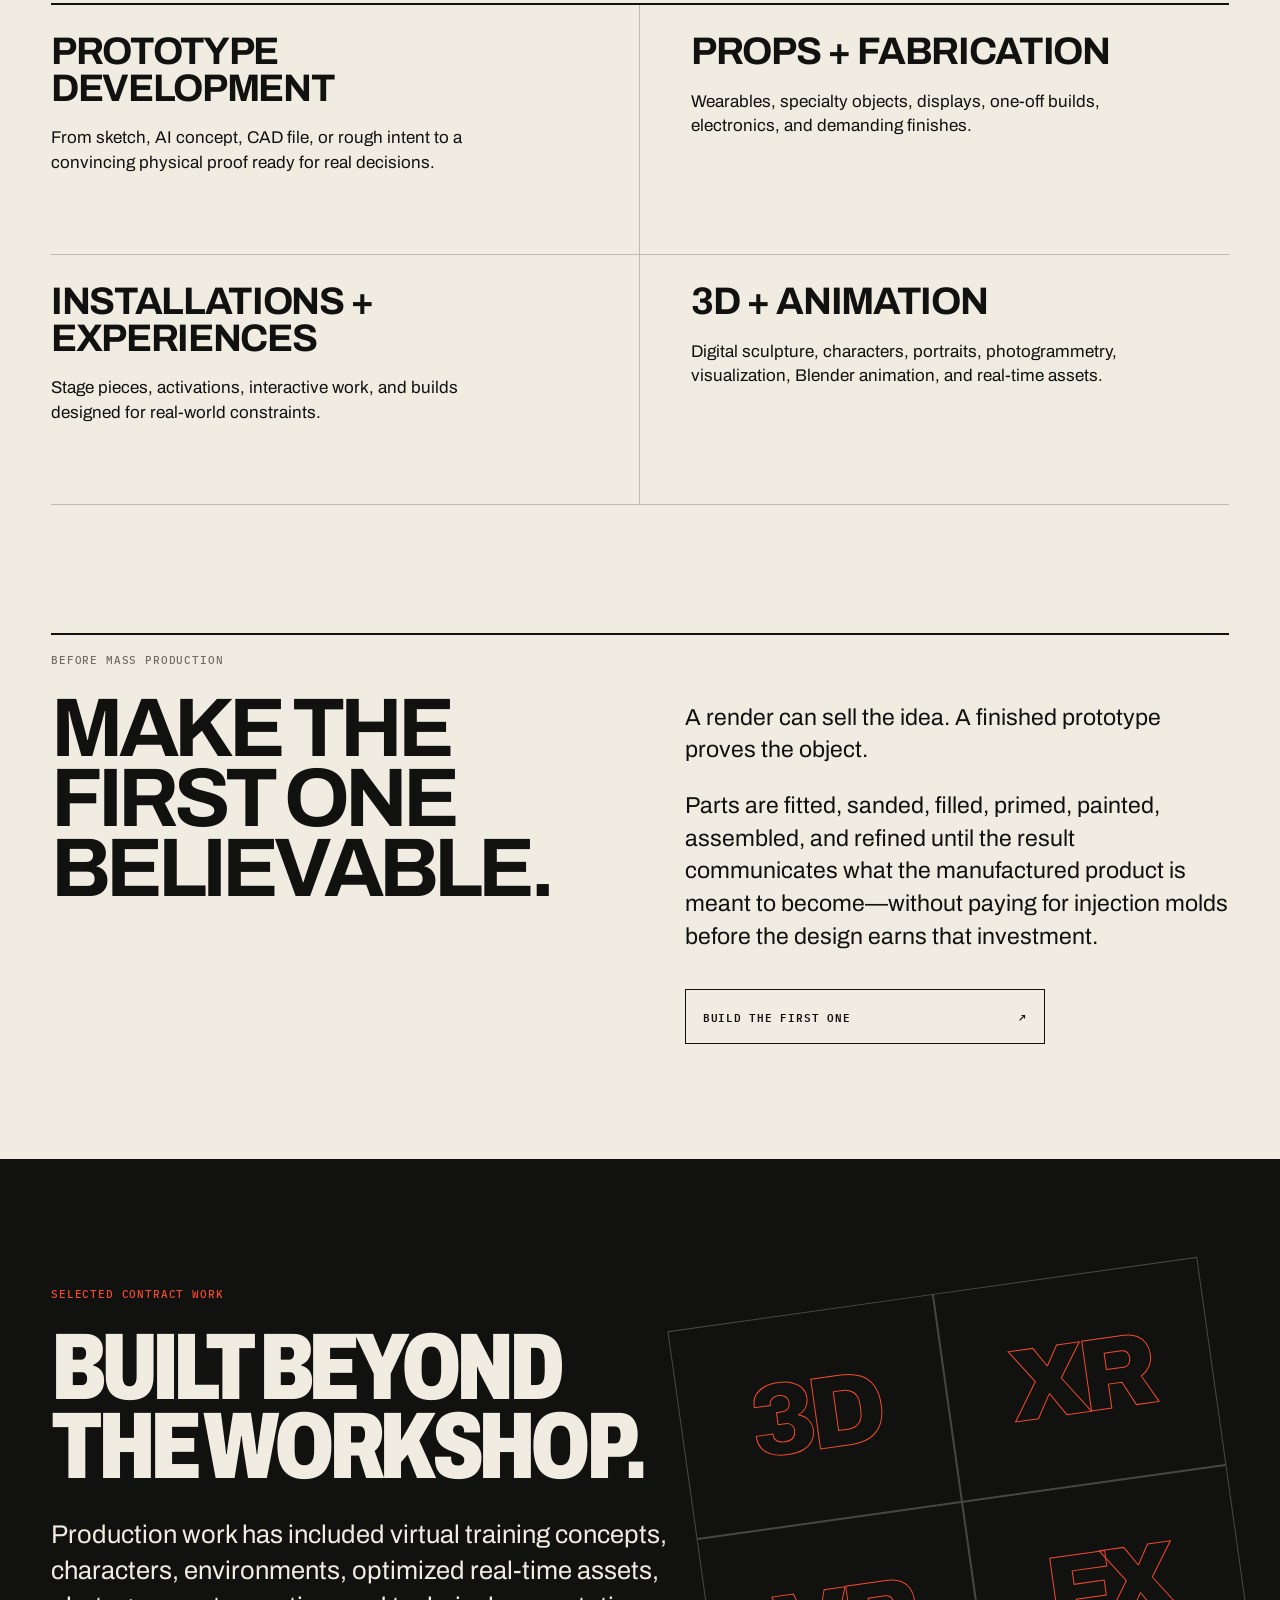
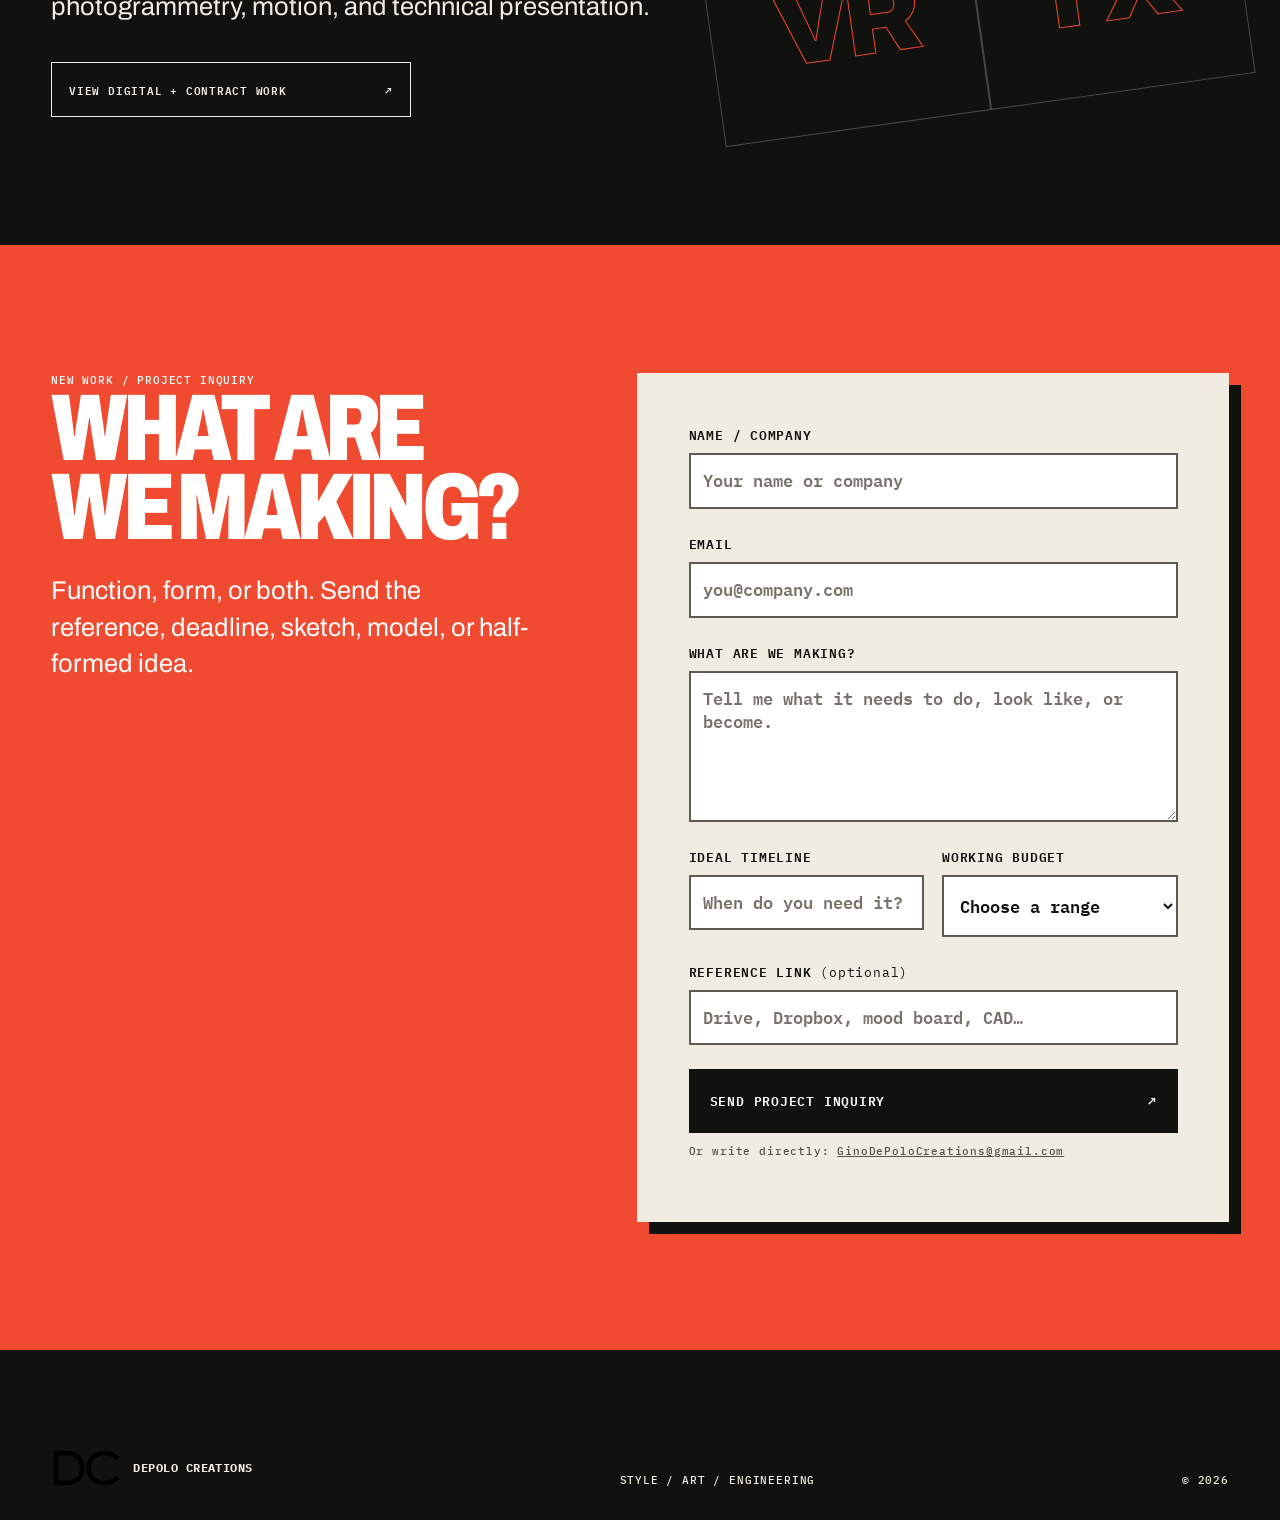
==== commit bebf8352: "DePolo Creation V4 GinoDePolo.com integration" ====
--- a/index.html
+++ b/index.html
@@ -2,77 +2,67 @@
 <html lang="en">
 <head>
   <meta charset="utf-8"><meta name="viewport" content="width=device-width,initial-scale=1">
-  <meta name="description" content="DePolo Creations designs and builds prototypes, props, installations, and unusual physical things.">
-  <meta name="theme-color" content="#171714"><title>DePolo Creations — Design / Build / Make Real</title>
+  <meta name="description" content="DePolo Creations develops prototypes, props, installations, animation, and unusual physical and digital work.">
+  <meta name="theme-color" content="#11110f"><title>DePolo Creations — Ideas Made Real</title>
+  <link rel="icon" href="assets/favicon.svg" type="image/svg+xml">
   <link rel="preconnect" href="https://fonts.googleapis.com"><link rel="preconnect" href="https://fonts.gstatic.com" crossorigin>
-  <link href="https://fonts.googleapis.com/css2?family=Archivo:wdth,wght@75..125,300..900&family=IBM+Plex+Mono:ital,wght@0,400;0,500;1,400&display=swap" rel="stylesheet">
-  <link rel="stylesheet" href="styles.css"><link rel="stylesheet" href="refinements.css"><script defer src="script.js"></script>
+  <link href="https://fonts.googleapis.com/css2?family=Archivo:wdth,wght@75..125,400..900&family=IBM+Plex+Mono:wght@400;500;600&display=swap" rel="stylesheet">
+  <link rel="stylesheet" href="styles.css"><script defer src="script.js"></script>
 </head>
 <body>
   <a class="skip" href="#main">Skip to work</a>
-  <header class="header" data-header>
-    <a class="wordmark" href="#top" aria-label="DePolo Creations home"><img src="assets/dc-logo.svg" alt=""><span>DEPOLO<br>CREATIONS</span></a>
-    <p class="header-line">STYLE / ART / ENGINEERING</p>
+  <header class="site-header" data-header>
+    <a class="brand" href="#top" aria-label="DePolo Creations home"><img src="assets/dc-logo.svg" alt=""><span>DEPOLO<br>CREATIONS</span></a>
+    <p class="header-note">CREATIVE / TECHNOLOGY / DESIGN</p>
     <button class="menu" type="button" aria-expanded="false" aria-controls="nav" data-menu>INDEX <span>+</span></button>
-    <nav id="nav" data-nav><a href="#featured">Featured</a><a href="work.html">All work</a><a href="#capabilities">Capabilities</a><a href="#about">Studio</a><a href="#contact">Inquiry ↗</a></nav>
+    <nav id="nav" data-nav><a href="#work">Selected work</a><a href="work.html">Full archive</a><a href="#capabilities">Capabilities</a><a href="#contact">Start a project ↗</a></nav>
   </header>
-
   <main id="main">
     <section class="hero" id="top">
-      <img class="hero-img" src="assets/projects/doom.webp" alt="Gino DePolo wearing his illuminated Doom and Iron-inspired armor build">
-      <div class="hero-wash"></div>
-      <div class="hero-type"><p class="kicker">Independent production studio / California</p><h1>Ideas,<br><i>made physical.</i></h1><div class="hero-bottom"><p>Prototype development<br>Props + specialty fabrication<br>Installations + experiences</p><a href="#contact">BRING YOUR IDEA <span>↗</span></a></div></div>
-      <div class="hero-stamp"><span>FEATURED BUILD / 2025</span><strong>IRON DOOM</strong><a href="https://www.youtube.com/watch?v=f45iOdO2EHw" target="_blank" rel="noopener">WATCH 03:42 ↗</a></div>
+      <img class="hero-image" src="assets/projects/doom.webp" alt="Illuminated masked wearable armor built by DePolo Creations"><div class="hero-shade"></div>
+      <div class="hero-copy reveal"><p class="eyebrow">MULTIDISCIPLINARY PRODUCTION STUDIO / CALIFORNIA</p><h1>Ideas,<br><em>made real.</em></h1><div class="hero-action"><p>Physical builds. Digital worlds.<br>Unusual problems solved.</p><a class="button-line" href="#contact">BRING YOUR IDEA <span>↗</span></a></div></div>
+      <a class="hero-project" href="https://www.youtube.com/watch?v=f45iOdO2EHw" target="_blank" rel="noopener"><span>FEATURED / WEARABLE SYSTEM</span><strong>IRON DOOM</strong><small>WATCH FILM ↗</small></a>
       <p class="fan-note">Independent fan-made project. Not affiliated with or endorsed by Marvel.</p>
     </section>
-
-    <section class="manifesto ruled">
-      <p class="label">001 / WHAT WE DO</p>
-      <h2>Style.<br>Art.<br>Engineering.</h2>
-      <div class="manifesto-copy"><p>DePolo Creations takes a sketch, a model, a napkin drawing, or a strange problem and works forward until there is a real object on the table.</p><p>No mystery process. No invented team. Design decisions, prototypes, wiring, sanding dust, revisions, and careful delivery—the work behind the work stays visible.</p></div>
-    </section>
-
-    <section class="featured" id="featured">
-      <header class="section-head"><p class="label">002 / SELECTED WORK</p><p>BUILT, FINISHED, TESTED</p></header>
-      <article class="lead-project"><a href="https://www.youtube.com/watch?v=f45iOdO2EHw" target="_blank" rel="noopener"><figure><img src="assets/projects/doom.webp" alt="Iron Doom wearable armor project"><figcaption><span>WEARABLE / ELECTRONICS / FINISHING</span><span>PLAY FILM ↗</span></figcaption></figure></a><div><span class="project-no">P–001</span><h3>Iron Doom</h3><p>A complete wearable-art build combining body scanning, digital fitting, fabrication, lighting, electronics, finishing, and performance-ready assembly.</p></div></article>
-      <div class="feature-pair">
-        <article><a href="https://www.youtube.com/watch?v=zFczIckO7Rg" target="_blank" rel="noopener"><img src="assets/projects/ares.webp" alt="Illuminated Tron Ares wearable suit and identity disc"></a><p class="project-no">P–002 / LIGHT + WEARABLE</p><h3>Tron: Ares Suit</h3><p>Printed armor, programmable light, power management, and a graphic finish designed as one system.</p></article>
-        <article><a href="https://www.youtube.com/watch?v=aQSvHcY8R-s" target="_blank" rel="noopener"><img src="assets/projects/winter-soldier.webp" alt="Winter Soldier arm fabrication and fitting"></a><p class="project-no">P–003 / SCALE + FABRICATION</p><h3>Winter Soldier Arm</h3><p>From body measurements and digital scaling to a fitted, finished wearable object.</p></article>
+    <div class="ticker" aria-hidden="true"><div>STYLE / ART / ENGINEERING / PROTOTYPES / FABRICATION / ANIMATION / EXPERIENCES /&nbsp; STYLE / ART / ENGINEERING / PROTOTYPES / FABRICATION / ANIMATION / EXPERIENCES /&nbsp;</div></div>
+    <section class="intro light reveal" aria-labelledby="intro-title"><p class="eyebrow dark">FROM IDEA TO TRUSTED PROTOTYPE</p><h2 id="intro-title">A model is not the finish line.</h2><p>DePolo Creations turns digital concepts and 3D models into finished physical prototypes you can hold, test, present, and trust before committing to molds or batch production.</p></section>
+    <section class="selected" id="work">
+      <header class="section-header reveal"><p class="eyebrow">SELECTED WORK</p><a href="work.html">EXPLORE THE ARCHIVE ↗</a></header>
+      <div class="selected-grid">
+        <a class="project project-wide reveal" href="https://www.youtube.com/watch?v=f45iOdO2EHw" target="_blank" rel="noopener"><figure><img src="assets/projects/doom.webp" alt="Finished Iron Doom wearable armor"><figcaption>WEARABLE / ELECTRONICS / FINISHING <span>PLAY ↗</span></figcaption></figure><h3>Iron Doom</h3><p>Body scanning, digital fitting, fabrication, lighting, electronics, surface development, and performance-ready assembly.</p></a>
+        <a class="project reveal" href="https://www.youtube.com/watch?v=zFczIckO7Rg" target="_blank" rel="noopener"><figure><img src="assets/projects/ares.webp" alt="Finished illuminated Tron Ares suit"><figcaption>LIGHT / WEARABLE SYSTEM <span>PLAY ↗</span></figcaption></figure><h3>Tron: Ares</h3><p>Printed armor, programmable light, power management, and graphic finishing designed as one system.</p></a>
+        <a class="project reveal" href="https://www.youtube.com/watch?v=Ba2lIElRFcw" target="_blank" rel="noopener"><figure><video muted loop playsinline preload="none" poster="assets/projects/galactus.webp"><source src="assets/previews/galactus.mp4" type="video/mp4"></video><figcaption>DISPLAY / ELECTRONICS <span>PLAY ↗</span></figcaption></figure><h3>Galactus Display</h3><p>A sculptural character display with integrated illumination and electronic effects.</p></a>
       </div>
     </section>
-
-    <section class="archive" id="archive">
-      <header class="section-head"><div><p class="label">003 / WORK INDEX</p><h2>Things already made.</h2></div><p class="archive-count"><strong>50+</strong><br>COMPLETED PROJECTS<br>IN THE STUDIO ARCHIVE</p></header>
-      <div class="filters" role="group" aria-label="Filter project archive"><button class="active" data-filter="all">All</button><button data-filter="wearable">Wearables</button><button data-filter="electronics">Electronics</button><button data-filter="prop">Props</button><button data-filter="process">Process</button></div>
-      <div class="project-wall">
-        <a class="card" data-category="wearable electronics" href="https://www.youtube.com/watch?v=Ba2lIElRFcw" target="_blank" rel="noopener"><video muted loop playsinline preload="none" poster="assets/projects/galactus.webp"><source src="assets/previews/galactus.mp4" type="video/mp4"></video><span>01 / GALACTUS DISPLAY</span><small>HELMET · ELECTRONICS · DISPLAY</small></a>
-        <a class="card" data-category="wearable prop" href="https://youtube.com/shorts/fTP_FYDa17M" target="_blank" rel="noopener"><video muted loop playsinline preload="none" poster="assets/projects/daredevil-rivals.webp"><source src="assets/previews/daredevil-rivals.mp4" type="video/mp4"></video><span>02 / DAREDEVIL RIVALS</span><small>MODELING · PRINT · FINISH</small></a>
-        <a class="card" data-category="wearable prop" href="https://www.youtube.com/watch?v=TB-pIBTU_F0" target="_blank" rel="noopener"><img src="assets/projects/daredevil-black.webp" alt="Black illuminated Daredevil helmet"><span>03 / NEON DAREDEVIL</span><small>WEARABLE · LIGHTING</small></a>
-        <a class="card" data-category="prop process" href="https://www.youtube.com/watch?v=2Qb8049RBj0" target="_blank" rel="noopener"><video muted loop playsinline preload="none" poster="assets/projects/us-agent-shield.webp"><source src="assets/previews/us-agent-shield.mp4" type="video/mp4"></video><span>04 / US AGENT SHIELD</span><small>FORMING · FINISHING</small></a>
-        <a class="card" data-category="process prop" href="https://www.youtube.com/watch?v=ifboockPrFY" target="_blank" rel="noopener"><video muted loop playsinline preload="none" poster="assets/projects/chrome-finish.webp"><source src="assets/previews/chrome-finish.mp4" type="video/mp4"></video><span>05 / CHROME STUDIES</span><small>MATERIAL · PROCESS</small></a>
-        <a class="card" data-category="wearable prop process" href="https://www.youtube.com/watch?v=pB3Wsb1OQxc" target="_blank" rel="noopener"><img src="assets/projects/mandalorian-chrome.webp" alt="Graphite chrome finish on Mandalorian helmet"><span>06 / GRAPHITE CHROME</span><small>PRINT · SURFACE · FINISH</small></a>
-        <a class="card" data-category="wearable prop" href="https://youtube.com/shorts/M8G0UAl-ri0" target="_blank" rel="noopener"><video muted loop playsinline preload="none" poster="assets/projects/wolverine-game.webp"><source src="assets/previews/wolverine-game.mp4" type="video/mp4"></video><span>07 / WOLVERINE</span><small>MASK · COSTUME</small></a>
-        <a class="card" data-category="wearable prop" href="https://youtube.com/shorts/Q_8YGW42Jc8" target="_blank" rel="noopener"><video muted loop playsinline preload="none" poster="assets/projects/vecna.webp"><source src="assets/previews/vecna.mp4" type="video/mp4"></video><span>08 / VECNA</span><small>SCULPTURE · CHARACTER</small></a>
-        <a class="card" data-category="wearable prop" href="https://youtube.com/shorts/kxFeFTSxwdg" target="_blank" rel="noopener"><video muted loop playsinline preload="none" poster="assets/projects/daredevil-2003.webp"><source src="assets/previews/daredevil-2003.mp4" type="video/mp4"></video><span>09 / DAREDEVIL 2003</span><small>REPLICA · FINISH</small></a>
-        <a class="card" data-category="wearable electronics" href="https://youtube.com/shorts/ePYCX854WEE" target="_blank" rel="noopener"><img src="assets/projects/socorro.webp" alt="Illuminated saber and wearable costume"><span>10 / SOCORRO SABER</span><small>LIGHT · PERFORMANCE</small></a>
+    <section class="capabilities light" id="capabilities">
+      <header class="section-header dark reveal"><p class="eyebrow dark">CAPABILITIES</p><p>FORM + FUNCTION + STORY</p></header>
+      <div class="cap-grid">
+        <article class="reveal"><h3>Prototype Development</h3><p>From sketch, AI concept, CAD file, or rough intent to a convincing physical proof ready for real decisions.</p></article>
+        <article class="reveal"><h3>Props + Fabrication</h3><p>Wearables, specialty objects, displays, one-off builds, electronics, and demanding finishes.</p></article>
+        <article class="reveal"><h3>Installations + Experiences</h3><p>Stage pieces, activations, interactive work, and builds designed for real-world constraints.</p></article>
+        <article class="reveal"><h3>3D + Animation</h3><p>Digital sculpture, characters, portraits, photogrammetry, visualization, Blender animation, and real-time assets.</p></article>
       </div>
-      <div class="ledger" aria-label="Additional completed project archive">
-        <p class="label">MORE FROM THE ARCHIVE</p>
-        <ul><li><a href="https://www.youtube.com/watch?v=gEWE_Ln1DB8">Cal Kestis Lightsaber ↗</a></li><li><a href="https://youtube.com/shorts/pRtM7BxkJcs">Moon Knight Armor ↗</a></li><li><a href="https://youtube.com/shorts/bug30TYvJCU">Leviathan Axe ↗</a></li><li><a href="https://youtube.com/shorts/HmBopBBPuVQ">Blades of Chaos ↗</a></li><li><a href="https://www.youtube.com/@GinoDePoloCreations/search?query=Darksaber">Darksaber ↗</a></li><li><a href="https://youtube.com/shorts/01ie_4RDIV0">Damaged Vader Helmet ↗</a></li><li><a href="https://www.youtube.com/@GinoDePoloCreations/search?query=Boba%20Fett">Boba Fett Helmet ↗</a></li><li><a href="https://youtube.com/shorts/BCk5leJ1_G4">Black Panther Helmet ↗</a></li><li><a href="https://youtube.com/shorts/UbesKmzl5rA">Arc Reactor ↗</a></li><li><a href="https://www.youtube.com/watch?v=tuh3VyUuYes">Electronic Ring Display ↗</a></li><li><a href="https://youtube.com/shorts/3zAMSGWEHwU">Firefly Pendant ↗</a></li><li><a href="https://youtube.com/shorts/AyLMmJdzqNQ">Mirror Board ↗</a></li><li><a href="https://youtube.com/shorts/BjGzUm9B_cY">Motorized Heart Gears ↗</a></li><li><a href="https://youtube.com/shorts/gZG3L--3sVA">Star Destroyer ↗</a></li><li><a href="https://www.youtube.com/@GinoDePoloCreations/search?query=Rainworks">Rainworks ↗</a></li><li><a href="https://youtube.com/shorts/Gr54Moc7keg">Armor Stand ↗</a></li><li><a href="https://youtube.com/shorts/GTZHTAYfYAU">Vessel Masks ↗</a></li><li><a href="https://youtube.com/shorts/J9L7JzBHIR4">Venom Skull ↗</a></li><li><a href="https://youtube.com/shorts/2os2gOZqD7A">Anakin Cosplay ↗</a></li><li><a href="https://youtube.com/shorts/BGOsOVSzENE">Qimir / The Stranger ↗</a></li></ul>
-        <a class="archive-link" href="work.html">OPEN THE COMPLETE WORK INDEX <span>↗</span></a>
-      </div>
+      <section class="prototype-path reveal" aria-label="Prototype finishing process">
+        <div><p class="eyebrow dark">BEFORE MASS PRODUCTION</p><h2>Make the first one believable.</h2></div>
+        <div><p>A render can sell the idea. A finished prototype proves the object.</p><p>Parts are fitted, sanded, filled, primed, painted, assembled, and refined until the result communicates what the manufactured product is meant to become—without paying for injection molds before the design earns that investment.</p><a class="button-line" href="#contact">BUILD THE FIRST ONE <span>↗</span></a></div>
+      </section>
     </section>
-
-    <section class="capabilities ruled" id="capabilities">
-      <div><p class="label">004 / CAPABILITIES</p><h2>One studio.<br>Many tools.</h2></div>
-      <div class="cap-list"><article><span>01</span><h3>Prototype development</h3><p>From model, sketch, or rough intent to a finished first physical version.</p></article><article><span>02</span><h3>Props + fabrication</h3><p>Wearables, displays, specialty pieces, promotional objects, and one-off builds.</p></article><article><span>03</span><h3>Installations</h3><p>Large pieces for events, stages, activations, and spaces—with real-world constraints considered.</p></article><article><span>04</span><h3>Design + engineering</h3><p>3D modeling, mechanical problem solving, electronics, lighting, material and finish development.</p></article></div>
+    <section class="contract-work">
+      <div class="contract-copy reveal"><p class="eyebrow">SELECTED CONTRACT WORK</p><h2>Built beyond the workshop.</h2><p>Production work has included virtual training concepts, characters, environments, optimized real-time assets, photogrammetry, motion, and technical presentation.</p><a class="button-line" href="work.html#digital">VIEW DIGITAL + CONTRACT WORK <span>↗</span></a></div>
+      <div class="signal" aria-hidden="true"><span>3D</span><span>XR</span><span>VR</span><span>FX</span></div>
     </section>
-
-    <section class="method"><p class="label">005 / METHOD</p><p class="method-line">CAD → CARDBOARD → PRINT → WIRE → SAND → PRIME → BREAK → FIX → TEST → FINISH</p><div><h2>The process is allowed to look like work.</h2><p>Failed parts, dust, tape, wiring, and revisions are not embarrassing detours. They are evidence that the object was solved—not merely rendered.</p></div></section>
-
-    <section class="about ruled" id="about"><p class="label">006 / STUDIO</p><div><h2>DePolo Creations is the work of designer and fabricator Gino DePolo.</h2><p>It operates as a focused independent studio: small enough for direct communication, broad enough to move between art, engineering, electronics, and physical production.</p><p>The object can be strange. The schedule, quote, communication, and delivery should not be.</p><a href="https://www.youtube.com/@GinoDePoloCreations" target="_blank" rel="noopener">YOUTUBE / 108 VIDEOS ↗</a><a href="https://www.instagram.com/ginodepolocreations/" target="_blank" rel="noopener">INSTAGRAM ↗</a></div></section>
-
-    <section class="contact" id="contact"><p class="label">007 / NEW WORK</p><h2>What are<br>we making?</h2><div class="inquiry-layout"><div><p>Function, form, or both.<br>Send the sketch, model, reference, deadline, or half-formed idea.</p><a class="email-link" href="mailto:GinoDePoloCreations@gmail.com?subject=Project%20inquiry%20for%20DePolo%20Creations">GINODEPOLOCREATIONS@GMAIL.COM ↗</a></div><form action="https://formspree.io/f/maewokoj" method="POST" data-inquiry-form><input type="hidden" name="_subject" value="New DePolo Creations project inquiry"><label>Name / Company<input required name="name" autocomplete="name"></label><label>Email<input required type="email" name="email" autocomplete="email"></label><label>What are we making?<textarea required name="project" rows="4"></textarea></label><div class="form-row"><label>Ideal timeline<input name="timeline" placeholder="When do you need it?"></label><label>Budget range<select name="budget"><option value="">Choose one</option><option>Under $5k</option><option>$5k–$10k</option><option>$10k–$20k</option><option>$20k+</option><option>Not sure yet</option></select></label></div><label>Reference link <span>(optional)</span><input type="url" name="reference" placeholder="Drive, Dropbox, mood board…"></label><button type="submit">SEND PROJECT INQUIRY <span>↗</span></button><p class="form-note" data-form-note>Project details are sent securely through Formspree.</p></form></div></section>
+    <section class="contact" id="contact">
+      <div class="contact-heading reveal"><p class="eyebrow">NEW WORK / PROJECT INQUIRY</p><h2>What are<br>we making?</h2><p>Function, form, or both. Send the reference, deadline, sketch, model, or half-formed idea.</p></div>
+      <form action="https://formspree.io/f/maewokoj" method="POST" data-inquiry-form class="reveal">
+        <input type="hidden" name="_subject" value="New DePolo Creations project inquiry"><input type="hidden" name="_next" value="https://depolocreations.com/thank-you.html">
+        <label>Name / Company<input required name="name" autocomplete="name" placeholder="Your name or company"></label>
+        <label>Email<input required type="email" name="email" autocomplete="email" placeholder="you@company.com"></label>
+        <label>What are we making?<textarea required name="project" rows="5" placeholder="Tell me what it needs to do, look like, or become."></textarea></label>
+        <div class="form-row"><label>Ideal timeline<input name="timeline" placeholder="When do you need it?"></label><label>Working budget<select name="budget"><option value="">Choose a range</option><option>Under $500</option><option>$500–$1,500</option><option>$1,500–$3,000</option><option>$3,000–$5,000</option><option>$5,000–$10,000</option><option>$10,000+</option><option>Not sure yet</option></select></label></div>
+        <label>Reference link <span>(optional)</span><input type="url" name="reference" placeholder="Drive, Dropbox, mood board, CAD…"></label>
+        <button type="submit">SEND PROJECT INQUIRY <span>↗</span></button><p class="form-note" data-form-note>Or write directly: <a href="mailto:GinoDePoloCreations@gmail.com">GinoDePoloCreations@gmail.com</a></p>
+      </form>
+    </section>
   </main>
-  <footer><span>DEPOLO CREATIONS © <span data-year></span></span><span>DESIGN / BUILD / MAKE REAL</span><a href="#top">TOP ↑</a></footer>
+  <footer><a class="footer-brand" href="#top"><img src="assets/dc-logo.svg" alt=""><span>DEPOLO CREATIONS</span></a><span>STYLE / ART / ENGINEERING</span><span>© <span data-year></span></span></footer>
 </body></html>
--- a/styles.css
+++ b/styles.css
@@ -1 +1,22 @@
-:root{--black:#171714;--coal:#23231f;--bone:#e7e3d8;--paper:#f2eee4;--red:#ef4d32;--muted:#aaa69c;--line:rgba(231,227,216,.26);--darkline:rgba(23,23,20,.25);--sans:"Archivo","Arial Narrow",Arial,sans-serif;--mono:"IBM Plex Mono",monospace;--pad:clamp(18px,3.2vw,54px)}*{box-sizing:border-box}html{scroll-behavior:smooth}body{margin:0;background:var(--black);color:var(--bone);font-family:var(--sans);line-height:1.35}a{color:inherit;text-decoration:none}img{display:block;width:100%}button{font:inherit}.skip{position:fixed;z-index:99;top:8px;left:8px;background:var(--red);color:#fff;padding:10px;transform:translateY(-150%)}.skip:focus{transform:none}.header{height:74px;position:fixed;z-index:20;inset:0 0 auto;display:grid;grid-template-columns:1fr 1fr auto;align-items:center;padding:0 var(--pad);border-bottom:1px solid var(--line);transition:.2s}.header.scrolled{background:rgba(23,23,20,.94);backdrop-filter:blur(12px)}.wordmark{display:flex;align-items:center;gap:10px;font-size:11px;font-weight:800;line-height:.9;letter-spacing:-.03em}.wordmark svg{width:46px;fill:none;stroke:var(--bone);stroke-width:3}.header-line,.menu,nav{font:500 10px var(--mono);letter-spacing:.08em}.menu{background:none;border:0;color:inherit;cursor:pointer;padding:10px}nav{position:fixed;right:var(--pad);top:60px;width:260px;background:var(--red);color:#fff;padding:16px;display:grid;transform:scaleY(0);transform-origin:top;opacity:0;transition:.2s}nav.open{transform:none;opacity:1}nav a{padding:12px 4px;border-bottom:1px solid rgba(255,255,255,.35)}nav a:last-child{border:0}.hero{min-height:100svh;position:relative;display:flex;align-items:flex-end;overflow:hidden;padding:120px var(--pad) 54px}.hero-img{position:absolute;inset:0;height:100%;object-fit:cover;object-position:center}.hero-wash{position:absolute;inset:0;background:linear-gradient(90deg,rgba(23,23,20,.95),rgba(23,23,20,.42) 60%,rgba(23,23,20,.1)),linear-gradient(0deg,rgba(23,23,20,.78),transparent 55%)}.hero-type{position:relative;z-index:2;width:min(100%,1120px)}.kicker,.label,.project-no,.section-head,.hero-stamp,.fan-note,.card span,.card small,.filters,.archive-count,.method-line,footer{font:500 10px/1.4 var(--mono);letter-spacing:.08em}.kicker{color:var(--red);text-transform:uppercase}.hero h1{margin:22px 0 40px;font-size:clamp(64px,11.8vw,188px);font-stretch:condensed;font-weight:800;line-height:.76;letter-spacing:-.075em;text-transform:uppercase}.hero h1 i{font-weight:300;color:transparent;-webkit-text-stroke:1.5px var(--bone)}.hero-bottom{display:flex;align-items:end;gap:10vw}.hero-bottom p{margin:0;font-size:clamp(14px,1.3vw,18px)}.hero-bottom a,.contact-bottom a{display:flex;justify-content:space-between;width:min(340px,100%);border:1px solid currentColor;padding:16px;font:600 11px var(--mono)}.hero-bottom a:hover,.contact-bottom a:hover{background:var(--red);border-color:var(--red)}.hero-stamp{position:absolute;z-index:2;right:var(--pad);bottom:54px;width:210px;border-top:1px solid var(--bone);padding-top:8px;display:grid;gap:5px}.hero-stamp strong{font:800 28px var(--sans);letter-spacing:-.04em}.hero-stamp a{color:var(--red)}.fan-note{position:absolute;right:var(--pad);bottom:16px;z-index:2;color:#aaa;font-size:8px}.ruled{border-top:1px solid var(--darkline)}.manifesto,.capabilities,.about{background:var(--paper);color:var(--black);padding:clamp(80px,10vw,150px) var(--pad);display:grid;grid-template-columns:1fr 1.2fr 1fr;gap:4vw}.label{margin:0;color:#777269}.manifesto h2,.section-head h2,.capabilities h2,.about h2,.method h2,.contact h2{font-size:clamp(48px,8vw,125px);font-weight:800;font-stretch:condensed;line-height:.82;letter-spacing:-.07em;text-transform:uppercase;margin:0}.manifesto-copy{font-size:clamp(17px,1.8vw,24px);align-self:end}.manifesto-copy p:last-child{font:400 12px/1.6 var(--mono);margin-top:28px}.featured,.archive{padding:100px var(--pad)}.section-head{display:flex;align-items:end;justify-content:space-between;border-top:1px solid var(--line);padding-top:10px;margin-bottom:54px}.section-head p{margin:0}.lead-project{display:grid;grid-template-columns:2.1fr 1fr;gap:var(--pad);align-items:end}.lead-project figure{margin:0}.lead-project figure img{aspect-ratio:16/9;object-fit:cover;filter:saturate(.86) contrast(1.05)}figcaption{display:flex;justify-content:space-between;padding-top:8px;font:400 9px var(--mono)}.lead-project h3,.feature-pair h3{font-size:clamp(42px,6vw,90px);line-height:.86;letter-spacing:-.065em;text-transform:uppercase;margin:10px 0}.lead-project>div>p:last-child,.feature-pair article>p:last-child{max-width:460px;color:var(--muted)}.feature-pair{display:grid;grid-template-columns:1fr 1fr;gap:var(--pad);margin:110px 0 20px}.feature-pair article:nth-child(2){margin-top:160px}.feature-pair img{aspect-ratio:4/3;object-fit:cover;filter:saturate(.85)}.feature-pair h3{font-size:clamp(32px,4vw,62px)}.archive{background:var(--paper);color:var(--black)}.archive .section-head{border-color:var(--darkline);align-items:start}.archive .section-head h2{font-size:clamp(50px,8vw,120px);margin-top:20px}.archive-count strong{font:800 clamp(52px,7vw,100px)/.8 var(--sans);letter-spacing:-.07em}.filters{display:flex;gap:8px;flex-wrap:wrap;margin-bottom:30px}.filters button{background:transparent;border:1px solid var(--darkline);padding:9px 14px;text-transform:uppercase;cursor:pointer}.filters button.active,.filters button:hover{background:var(--black);color:var(--bone)}.project-wall{display:grid;grid-template-columns:repeat(4,1fr);gap:26px 12px}.card{display:block;min-width:0;transition:opacity .2s}.card.hidden{display:none}.card.wide{grid-column:span 2}.card img{aspect-ratio:4/3;object-fit:cover;filter:grayscale(.2) contrast(1.03);transition:.3s}.card.tall img{aspect-ratio:3/4}.card:hover img{filter:none;transform:scale(.99)}.card span{display:block;border-top:1px solid var(--darkline);padding-top:7px;margin-top:7px}.card small{color:#747068}.ledger{border-top:2px solid var(--black);margin-top:90px;padding-top:14px}.ledger ul{list-style:none;margin:36px 0 0;padding:0;display:grid;grid-template-columns:repeat(3,1fr);font-size:clamp(18px,2.1vw,32px);font-weight:700;letter-spacing:-.035em;text-transform:uppercase}.ledger li{border-top:1px solid var(--darkline);padding:10px 8px 10px 0}.capabilities{grid-template-columns:1fr 2fr}.capabilities h2{font-size:clamp(48px,6.5vw,100px);margin-top:20px}.cap-list article{display:grid;grid-template-columns:50px 1fr 1fr;gap:15px;border-top:1px solid var(--darkline);padding:22px 0}.cap-list span{font:400 10px var(--mono)}.cap-list h3{font-size:clamp(23px,3vw,42px);letter-spacing:-.045em;text-transform:uppercase;margin:0}.cap-list p{margin:0}.method{padding:100px var(--pad);overflow:hidden}.method-line{white-space:nowrap;font-size:clamp(13px,2vw,25px);color:var(--red);margin:50px 0 110px;animation:drift 22s linear infinite}.method>div{display:grid;grid-template-columns:2fr 1fr;gap:6vw;align-items:end}.method h2{font-size:clamp(48px,7vw,110px)}.method>div p{font:400 13px/1.65 var(--mono);color:var(--muted)}@keyframes drift{to{transform:translateX(-35%)}}.about{grid-template-columns:1fr 2fr}.about h2{font-size:clamp(45px,6vw,90px);max-width:1150px}.about>div>p{font-size:clamp(16px,1.6vw,22px);max-width:680px}.about a{font:500 11px var(--mono);display:inline-block;border-bottom:1px solid;margin:30px 25px 0 0}.contact{background:var(--red);color:#fff;padding:100px var(--pad) 70px}.contact .label{color:#fff}.contact h2{font-size:clamp(68px,15vw,220px);margin:50px 0 80px}.contact-bottom{display:flex;justify-content:space-between;align-items:end}.contact-bottom p{font-size:clamp(16px,2vw,26px)}.contact-bottom a{width:min(520px,100%);overflow-wrap:anywhere}.contact-bottom a:hover{background:var(--black);border-color:var(--black)}footer{height:70px;display:flex;justify-content:space-between;align-items:center;padding:0 var(--pad)}@media(max-width:900px){.header{grid-template-columns:1fr auto}.header-line{display:none}.hero{min-height:860px}.hero-type{align-self:center}.hero h1{font-size:clamp(60px,18vw,120px)}.hero-bottom{align-items:flex-start;flex-direction:column}.hero-stamp{left:var(--pad);right:auto}.manifesto,.capabilities,.about{grid-template-columns:1fr}.manifesto-copy{margin-top:60px}.lead-project{grid-template-columns:1fr}.feature-pair{margin-top:70px}.feature-pair article:nth-child(2){margin-top:80px}.project-wall{grid-template-columns:repeat(2,1fr)}.ledger ul{grid-template-columns:repeat(2,1fr)}.method>div{grid-template-columns:1fr}.contact-bottom{align-items:flex-start;flex-direction:column;gap:40px}}@media(max-width:560px){.header{height:62px}.wordmark span{display:none}.hero{padding-top:90px}.hero h1{font-size:17.5vw}.hero h1 i{-webkit-text-stroke:1px var(--bone)}.hero-stamp{bottom:52px}.fan-note{display:none}.feature-pair{grid-template-columns:1fr}.feature-pair article:nth-child(2){margin-top:40px}.project-wall{grid-template-columns:1fr 1fr;gap:22px 8px}.card.wide{grid-column:span 2}.ledger ul{grid-template-columns:1fr}.cap-list article{grid-template-columns:30px 1fr}.cap-list p{grid-column:2}.contact h2{font-size:19vw}footer span:nth-child(2){display:none}}@media(prefers-reduced-motion:reduce){html{scroll-behavior:auto}.method-line{animation:none}}
+:root{--ink:#11110f;--coal:#1d1d19;--paper:#f0ece1;--red:#f04b31;--muted:#aaa69c;--line:rgba(240,236,225,.25);--darkline:rgba(17,17,15,.22);--sans:"Archivo","Arial Narrow",Arial,sans-serif;--mono:"IBM Plex Mono",monospace;--pad:clamp(20px,4vw,68px)}
+*{box-sizing:border-box}html{scroll-behavior:smooth}body{margin:0;background:var(--ink);color:var(--paper);font-family:var(--sans);line-height:1.42}a{color:inherit;text-decoration:none}img,video{display:block;width:100%}button,input,textarea,select{font:inherit}.skip{position:fixed;z-index:100;left:10px;top:10px;padding:12px;background:var(--red);transform:translateY(-160%)}.skip:focus{transform:none}
+.site-header{position:fixed;z-index:40;inset:0 0 auto;height:76px;padding:0 var(--pad);display:grid;grid-template-columns:1fr 1fr auto;align-items:center;border-bottom:1px solid var(--line);transition:.25s}.site-header.scrolled{background:rgba(17,17,15,.94);backdrop-filter:blur(12px)}.brand,.footer-brand{display:flex;align-items:center;gap:12px;font-size:12px;font-weight:800;line-height:.9;letter-spacing:.04em}.brand img{width:54px;color:var(--paper)}.header-note,.menu,nav,.eyebrow,.section-header,figcaption,.fan-note,.ticker,.form-note,footer{font:500 11px/1.45 var(--mono);letter-spacing:.075em}.header-note{margin:0}.menu{border:0;background:none;color:inherit;padding:12px;cursor:pointer}nav{position:fixed;top:62px;right:var(--pad);width:min(300px,calc(100vw - 40px));display:grid;padding:18px;background:var(--red);color:white;transform:scaleY(0);transform-origin:top;opacity:0;transition:.2s}nav.open{transform:none;opacity:1}nav a{padding:14px 4px;border-bottom:1px solid rgba(255,255,255,.38)}nav a:last-child{border:0}
+.hero{height:100svh;min-height:700px;position:relative;display:flex;align-items:flex-end;overflow:hidden;padding:120px var(--pad) 55px}.hero-image{position:absolute;inset:0;height:100%;object-fit:cover;object-position:center 35%}.hero-shade{position:absolute;inset:0;background:linear-gradient(90deg,rgba(17,17,15,.96),rgba(17,17,15,.4) 62%,rgba(17,17,15,.1)),linear-gradient(0deg,rgba(17,17,15,.82),transparent 55%)}.hero-copy{position:relative;z-index:2;width:min(1140px,100%)}.eyebrow{margin:0;color:var(--red);text-transform:uppercase}.eyebrow.dark{color:#716c64}.hero h1{margin:18px 0 42px;font-size:clamp(68px,12.5vw,190px);font-weight:850;font-stretch:condensed;line-height:.74;letter-spacing:-.065em;text-transform:uppercase}.hero h1 em{font-style:normal;font-weight:450;color:transparent;-webkit-text-stroke:1.5px var(--paper)}.hero-action{display:flex;align-items:end;gap:clamp(30px,10vw,160px)}.hero-action p{margin:0;font-size:clamp(16px,1.5vw,21px)}.button-line{display:flex;justify-content:space-between;gap:30px;width:min(360px,100%);padding:17px;border:1px solid currentColor;font:600 11px var(--mono);letter-spacing:.07em}.button-line:hover{background:var(--red);border-color:var(--red);color:white}.hero-project{position:absolute;z-index:3;right:var(--pad);bottom:55px;width:230px;display:grid;gap:5px;padding-top:9px;border-top:1px solid currentColor;font:500 10px var(--mono);letter-spacing:.07em}.hero-project strong{font:800 30px var(--sans);letter-spacing:-.03em}.hero-project small{color:var(--red)}.fan-note{position:absolute;z-index:3;right:var(--pad);bottom:16px;color:#aaa;font-size:8px}
+.ticker{overflow:hidden;background:var(--red);color:#fff;padding:12px 0;white-space:nowrap}.ticker div{width:max-content;animation:ticker 26s linear infinite}@keyframes ticker{to{transform:translateX(-50%)}}
+.light{background:var(--paper);color:var(--ink)}.intro{padding:clamp(85px,11vw,170px) var(--pad);display:grid;grid-template-columns:.7fr 2fr 1fr;gap:5vw;align-items:start}.intro h2,.contract-work h2,.contact h2,.work-hero h1{margin:0;font-size:clamp(48px,7.4vw,120px);font-weight:850;font-stretch:condensed;line-height:.84;letter-spacing:-.06em;text-transform:uppercase}.intro>p:last-child{margin:0;font-size:clamp(17px,1.75vw,25px)}
+.selected{padding:clamp(85px,9vw,140px) var(--pad)}.section-header{display:flex;justify-content:space-between;align-items:end;padding-top:10px;border-top:1px solid var(--line);margin-bottom:50px}.section-header.dark{border-color:var(--darkline);color:#716c64}.selected-grid{display:grid;grid-template-columns:1.35fr 1fr;gap:clamp(50px,8vw,130px) var(--pad)}.project-wide{grid-column:1/-1;display:grid;grid-template-columns:2fr 1fr;column-gap:var(--pad);align-items:end}.project-wide figure{grid-row:1/4}.project figure{margin:0;overflow:hidden}.project img,.project video{aspect-ratio:16/10;object-fit:cover;transition:transform .6s cubic-bezier(.2,.7,.2,1),filter .4s;filter:saturate(.82)}.project:hover img,.project:hover video{transform:scale(1.025);filter:saturate(1)}figcaption{display:flex;justify-content:space-between;padding-top:9px;color:var(--muted)}.project h3{font-size:clamp(32px,5vw,78px);line-height:.9;letter-spacing:-.05em;text-transform:uppercase;margin:14px 0 6px}.project p{max-width:480px;color:var(--muted);margin:0}.selected-grid>.project:nth-child(3){margin-top:120px}
+.capabilities{padding:clamp(85px,9vw,140px) var(--pad)}.cap-grid{display:grid;grid-template-columns:1fr 1fr;border-top:2px solid var(--ink)}.cap-grid article{min-height:250px;padding:28px 8vw 30px 0;border-bottom:1px solid var(--darkline)}.cap-grid article:nth-child(odd){border-right:1px solid var(--darkline)}.cap-grid article:nth-child(even){padding-left:var(--pad)}.cap-grid h3{font-size:clamp(26px,3vw,46px);line-height:.95;letter-spacing:-.035em;text-transform:uppercase;margin:0 0 20px}.cap-grid p{max-width:430px;font-size:17px}
+.contract-work{min-height:650px;display:grid;grid-template-columns:1.2fr 1fr;align-items:center;padding:clamp(85px,10vw,150px) var(--pad);overflow:hidden}.contract-copy{max-width:760px}.contract-work h2{margin:25px 0 30px}.contract-copy>p:not(.eyebrow){font-size:clamp(17px,2vw,27px);max-width:670px;margin-bottom:36px}.signal{position:relative;height:420px;display:grid;grid-template-columns:1fr 1fr;transform:rotate(-8deg)}.signal span{display:grid;place-items:center;border:1px solid var(--line);font-size:clamp(55px,8vw,125px);font-weight:850;letter-spacing:-.08em;color:transparent;-webkit-text-stroke:1px var(--red);animation:pulse 4s ease-in-out infinite}.signal span:nth-child(2){animation-delay:.5s}.signal span:nth-child(3){animation-delay:1s}.signal span:nth-child(4){animation-delay:1.5s}@keyframes pulse{50%{color:var(--red);-webkit-text-stroke-color:var(--red);transform:scale(.94)}}
+.contact{background:var(--red);color:#fff;padding:clamp(85px,10vw,150px) var(--pad);display:grid;grid-template-columns:.9fr 1.1fr;gap:8vw}.contact .eyebrow{color:#fff}.contact-heading>p:last-child{font-size:clamp(18px,2vw,27px);max-width:480px}.contact form{background:var(--paper);color:var(--ink);padding:clamp(24px,4vw,55px);box-shadow:12px 12px 0 var(--ink)}.contact label{display:block;margin-bottom:24px;font:600 13px var(--mono);letter-spacing:.06em;text-transform:uppercase}.contact label span{text-transform:none;font-weight:400}.contact input,.contact textarea,.contact select{display:block;width:100%;margin-top:7px;padding:14px 12px;background:#fff;color:var(--ink);border:2px solid #5d5a54;border-radius:0;font-size:17px;line-height:1.4;outline:0}.contact textarea{resize:vertical}.contact input::placeholder,.contact textarea::placeholder{color:#77736c}.contact input:focus,.contact textarea:focus,.contact select:focus{border-color:var(--red);box-shadow:0 0 0 3px rgba(240,75,49,.2)}.form-row{display:grid;grid-template-columns:1fr 1fr;gap:18px}.contact button{width:100%;display:flex;justify-content:space-between;padding:19px;background:var(--ink);color:#fff;border:2px solid var(--ink);font:600 13px var(--mono);letter-spacing:.06em;cursor:pointer}.contact button:hover{background:var(--red);border-color:var(--red)}.form-note{color:#55514b}.form-note a{text-decoration:underline}.form-note.error{color:#9f2414;font-weight:600}
+footer{min-height:170px;padding:32px var(--pad);display:flex;justify-content:space-between;align-items:end;background:var(--ink);color:var(--paper)}.footer-brand img{width:70px;color:var(--paper)}
+.reveal{opacity:0;transform:translateY(26px);transition:opacity .7s ease,transform .7s cubic-bezier(.2,.7,.2,1)}.reveal.visible{opacity:1;transform:none}
+.work-page{background:var(--paper);color:var(--ink)}.work-page .site-header{color:var(--paper);background:rgba(17,17,15,.96)}.work-hero{padding:160px var(--pad) 80px;border-bottom:1px solid var(--darkline)}.work-hero h1{font-size:clamp(75px,14vw,205px);margin:30px 0}.work-hero>p:last-child{max-width:720px;font-size:clamp(18px,2vw,27px)}.filters{display:flex;gap:8px;flex-wrap:wrap;margin-bottom:45px}.filters button{padding:10px 15px;border:1px solid var(--ink);background:transparent;text-transform:uppercase;font:600 10px var(--mono);cursor:pointer}.filters button.active,.filters button:hover{background:var(--red);border-color:var(--red);color:#fff}.work-index{padding:65px var(--pad) 120px}.work-grid{display:grid;grid-template-columns:repeat(4,1fr);gap:44px 14px}.work-card[hidden]{display:none}.work-card img,.work-card video{aspect-ratio:16/10;object-fit:cover;background:var(--coal)}.work-card h2{font-size:clamp(18px,2vw,30px);line-height:1;letter-spacing:-.02em;text-transform:uppercase;margin:10px 0 5px}.work-card p{font:500 9px var(--mono);color:#706c64;margin:0}.work-card:hover h2{color:var(--red)}.digital-section{margin-top:120px;padding-top:16px;border-top:2px solid var(--ink)}.digital-section h2{font-size:clamp(48px,8vw,120px);line-height:.82;letter-spacing:-.06em;text-transform:uppercase;margin:30px 0}.digital-grid{display:grid;grid-template-columns:repeat(3,1fr);gap:14px}.digital-card{min-height:320px;padding:25px;display:flex;flex-direction:column;justify-content:space-between;background:var(--ink);color:var(--paper);border-bottom:8px solid var(--red);transition:.25s}.digital-card:hover{background:var(--red);border-color:var(--ink);transform:translateY(-6px)}.digital-card span{font:500 10px var(--mono)}.digital-card h3{font-size:clamp(25px,3vw,43px);line-height:.95;text-transform:uppercase;margin:0}.digital-card p{color:var(--muted)}.digital-card:hover p{color:#fff}
+@media(max-width:900px){.header-note{display:none}.site-header{grid-template-columns:1fr auto}.hero-project{display:none}.intro,.contact,.contract-work{grid-template-columns:1fr}.intro{gap:35px}.selected-grid{grid-template-columns:1fr}.project-wide{display:block}.selected-grid>.project:nth-child(3){margin-top:0}.contract-work{gap:50px}.signal{height:260px}.work-grid{grid-template-columns:repeat(2,1fr)}.digital-grid{grid-template-columns:1fr 1fr}}
+@media(max-width:560px){.hero{min-height:650px}.hero h1{font-size:clamp(64px,21vw,105px)}.hero-action{display:grid}.fan-note{left:var(--pad);right:auto}.cap-grid,.form-row,.digital-grid{grid-template-columns:1fr}.cap-grid article:nth-child(odd){border-right:0}.cap-grid article:nth-child(even){padding-left:0}.work-grid{grid-template-columns:1fr 1fr}.work-card h2{font-size:17px}footer{align-items:start;gap:30px;flex-direction:column}.contact form{box-shadow:7px 7px 0 var(--ink)}}
+@media(prefers-reduced-motion:reduce){html{scroll-behavior:auto}.ticker div,.signal span{animation:none}.reveal{opacity:1;transform:none;transition:none}}
+.prototype-path{margin-top:clamp(80px,10vw,150px);padding-top:18px;border-top:2px solid var(--ink);display:grid;grid-template-columns:1fr 1fr;gap:7vw}.prototype-path h2{font-size:clamp(45px,6.5vw,100px);line-height:.84;letter-spacing:-.06em;text-transform:uppercase;margin:25px 0}.prototype-path>div:last-child{padding-top:25px}.prototype-path>div:last-child p{font-size:clamp(17px,1.8vw,25px)}.prototype-path .button-line{margin-top:35px}
+@media(max-width:900px){.prototype-path{grid-template-columns:1fr}}
+.library-section{margin-top:120px;padding-top:18px;border-top:2px solid var(--ink);display:grid;grid-template-columns:.72fr 1.28fr;gap:6vw}.library-section h2{font-size:clamp(46px,7vw,105px);line-height:.84;letter-spacing:-.06em;text-transform:uppercase;margin:28px 0}.library-intro>p:not(.eyebrow){max-width:480px;font-size:17px}.library-search{display:block;margin-top:35px;font:600 10px var(--mono);letter-spacing:.07em}.library-search input{display:block;width:100%;margin-top:8px;padding:14px;border:2px solid var(--ink);background:transparent;font-size:16px}.library-list{border-top:1px solid var(--ink)}.library-list a{display:grid;grid-template-columns:110px 1fr auto;gap:20px;padding:16px 0;border-bottom:1px solid var(--darkline);font-size:clamp(16px,1.45vw,22px);font-weight:700;text-transform:uppercase;transition:.2s}.library-list a span{font:500 9px var(--mono);color:#716c64;align-self:center}.library-list a:hover{color:var(--red);padding-left:9px}.library-list a[hidden]{display:none}.library-empty{padding:30px 0;font:500 12px var(--mono)}
+@media(max-width:900px){.library-section{grid-template-columns:1fr}.library-intro{margin-bottom:30px}}
+@media(max-width:560px){.library-list a{grid-template-columns:80px 1fr auto;gap:10px}}
+*** Delete File: depolo-creations-v4/refinements.css
